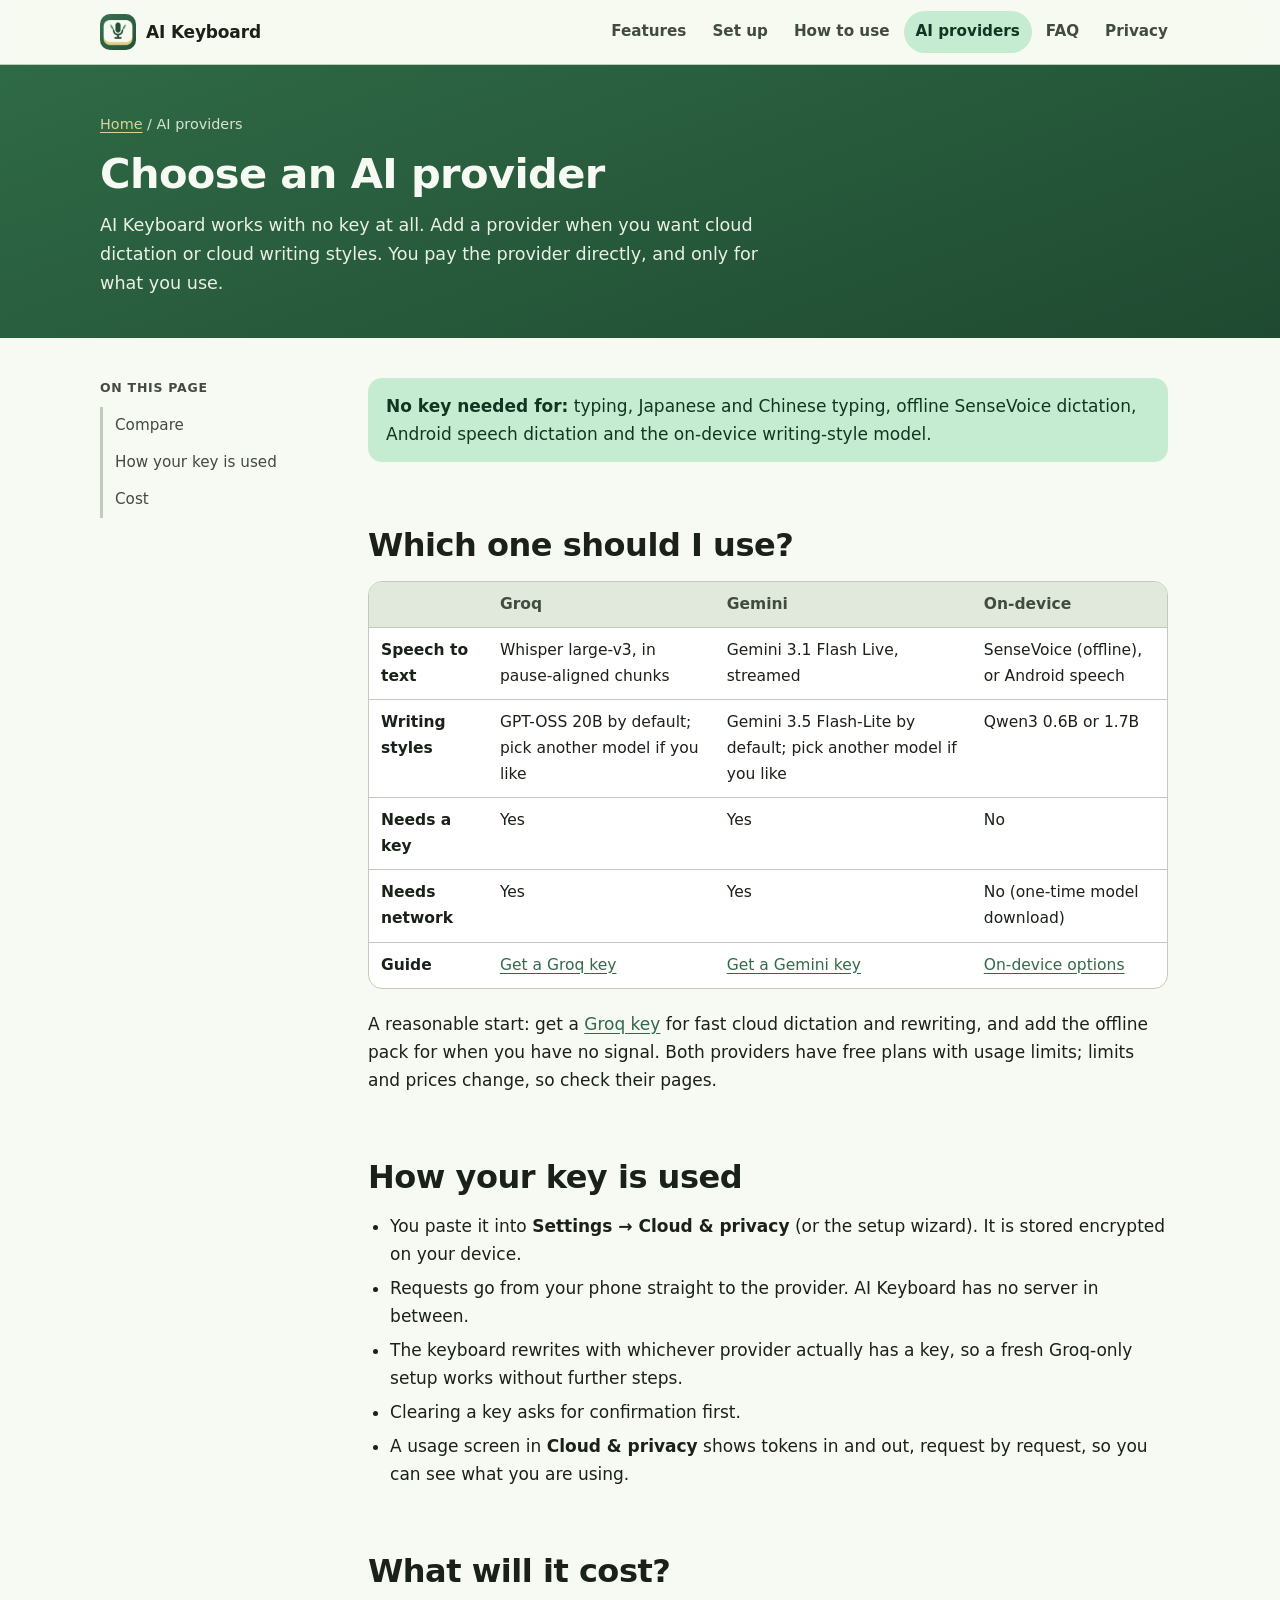
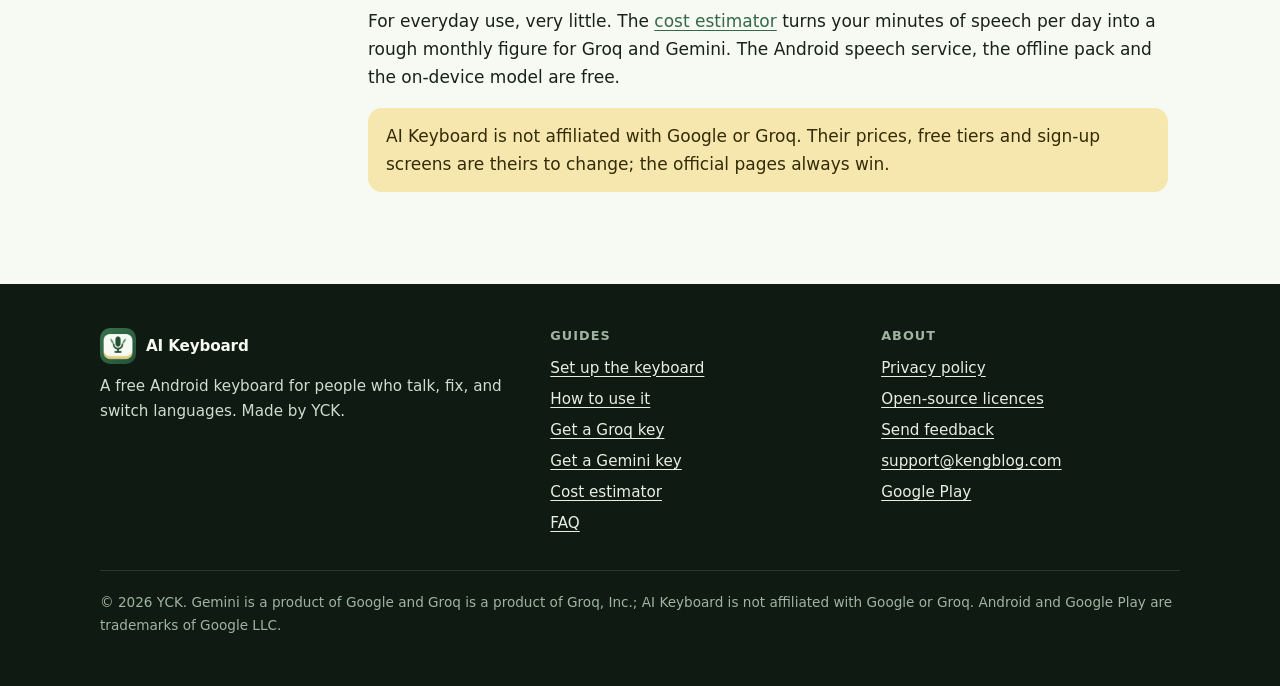
==== api-keys.html @ 3fe6554c "Add AI Keyboard v2.2 GitHub Pages site and kengblog migration notes" ====
<!doctype html>
<html lang="en">
<head>
<meta charset="utf-8">
<meta name="viewport" content="width=device-width, initial-scale=1">
<title>Choose an AI provider — AI Keyboard</title>
<meta name="description" content="Compare Groq, Gemini and on-device options for AI Keyboard, and learn how your own API key is used. No key is needed to start.">
<meta name="color-scheme" content="light dark">
<meta name="theme-color" content="#356849">
<link rel="icon" type="image/png" sizes="32x32" href="assets/img/favicon-32.png">
<link rel="apple-touch-icon" href="assets/img/apple-touch-icon.png">
<meta property="og:type" content="website">
<meta property="og:title" content="Choose an AI provider — AI Keyboard">
<meta property="og:description" content="Compare Groq, Gemini and on-device options for AI Keyboard, and learn how your own API key is used. No key is needed to start.">
<meta property="og:image" content="https://yck2024.github.io/ai-keyboard/assets/img/feature-graphic.png">
<meta property="og:url" content="https://yck2024.github.io/ai-keyboard/api-keys.html">
<meta name="twitter:card" content="summary_large_image">
<link rel="stylesheet" href="assets/css/site.css">
</head>
<body>
<a class="skip-link" href="#main">Skip to content</a>
<header class="site-header">
  <div class="container">
    <a class="brand" href="index.html"><img src="assets/img/icon-192.png" width="36" height="36" alt="">AI Keyboard</a>
    <nav class="site-nav" aria-label="Main">
      <a href="index.html#features">Features</a> <a href="setup.html">Set up</a> <a href="usage.html">How to use</a> <a href="api-keys.html" aria-current="page">AI providers</a> <a href="faq.html">FAQ</a> <a href="privacy.html">Privacy</a>
    </nav>
  </div>
</header>
<main id="main">
<div class="page-head"><div class="container"><p class="crumbs"><a href="index.html">Home</a> / AI providers</p><h1>Choose an AI provider</h1><p>AI Keyboard works with no key at all. Add a provider when you want cloud dictation or cloud writing styles. You pay the provider directly, and only for what you use.</p></div></div>
<div class="page"><div class="container"><div class="layout">
<nav class="toc" aria-label="On this page"><strong>On this page</strong><ol><li><a href="#compare">Compare</a></li><li><a href="#how">How your key is used</a></li><li><a href="#cost">Cost</a></li></ol></nav>
<article>

<div class="callout good"><p><strong>No key needed for:</strong> typing, Japanese and Chinese typing, offline SenseVoice dictation, Android speech dictation and the on-device writing-style model.</p></div>

<h2 id="compare">Which one should I use?</h2>
<div class="table-wrap"><table>
<thead><tr><th></th><th>Groq</th><th>Gemini</th><th>On-device</th></tr></thead>
<tbody>
<tr><td><strong>Speech to text</strong></td><td>Whisper large-v3, in pause-aligned chunks</td><td>Gemini 3.1 Flash Live, streamed</td><td>SenseVoice (offline), or Android speech</td></tr>
<tr><td><strong>Writing styles</strong></td><td>GPT-OSS 20B by default; pick another model if you like</td><td>Gemini 3.5 Flash-Lite by default; pick another model if you like</td><td>Qwen3 0.6B or 1.7B</td></tr>
<tr><td><strong>Needs a key</strong></td><td>Yes</td><td>Yes</td><td>No</td></tr>
<tr><td><strong>Needs network</strong></td><td>Yes</td><td>Yes</td><td>No (one-time model download)</td></tr>
<tr><td><strong>Guide</strong></td><td><a href="groq-api-key.html">Get a Groq key</a></td><td><a href="gemini-api-key.html">Get a Gemini key</a></td><td><a href="usage.html#cloud-or-local">On-device options</a></td></tr>
</tbody></table></div>
<p>A reasonable start: get a <a href="groq-api-key.html">Groq key</a> for fast cloud dictation and rewriting, and add the offline pack for when you have no signal. Both providers have free plans with usage limits; limits and prices change, so check their pages.</p>

<h2 id="how">How your key is used</h2>
<ul>
  <li>You paste it into <strong>Settings → Cloud &amp; privacy</strong> (or the setup wizard). It is stored encrypted on your device.</li>
  <li>Requests go from your phone straight to the provider. AI Keyboard has no server in between.</li>
  <li>The keyboard rewrites with whichever provider actually has a key, so a fresh Groq-only setup works without further steps.</li>
  <li>Clearing a key asks for confirmation first.</li>
  <li>A usage screen in <strong>Cloud &amp; privacy</strong> shows tokens in and out, request by request, so you can see what you are using.</li>
</ul>

<h2 id="cost">What will it cost?</h2>
<p>For everyday use, very little. The <a href="gemini-cost-estimator.html">cost estimator</a> turns your minutes of speech per day into a rough monthly figure for Groq and Gemini. The Android speech service, the offline pack and the on-device model are free.</p>
<div class="callout"><p>AI Keyboard is not affiliated with Google or Groq. Their prices, free tiers and sign-up screens are theirs to change; the official pages always win.</p></div>

</article>
</div></div></div>
</main>
<footer class="site-footer">
  <div class="container">
    <div class="cols">
      <div>
        <a class="brand" href="index.html"><img src="assets/img/icon-192.png" width="36" height="36" alt="">AI Keyboard</a>
        <p>A free Android keyboard for people who talk, fix, and switch languages. Made by YCK.</p>
      </div>
      <div>
        <h2>Guides</h2>
        <ul>
          <li><a href="setup.html">Set up the keyboard</a></li>
          <li><a href="usage.html">How to use it</a></li>
          <li><a href="groq-api-key.html">Get a Groq key</a></li>
          <li><a href="gemini-api-key.html">Get a Gemini key</a></li>
          <li><a href="gemini-cost-estimator.html">Cost estimator</a></li>
          <li><a href="faq.html">FAQ</a></li>
        </ul>
      </div>
      <div>
        <h2>About</h2>
        <ul>
          <li><a href="privacy.html">Privacy policy</a></li>
          <li><a href="licenses.html">Open-source licences</a></li>
          <li><a href="https://forms.gle/EVX64Rimp2fQsJxh8">Send feedback</a></li>
          <li><a href="mailto:support@kengblog.com">support@kengblog.com</a></li>
          <li><a href="https://play.google.com/store/apps/details?id=com.kengblog.aikeyboard">Google Play</a></li>
        </ul>
      </div>
    </div>
    <p class="fine">&copy; 2026 YCK. Gemini is a product of Google and Groq is a product of Groq, Inc.; AI Keyboard is not affiliated with Google or Groq. Android and Google Play are trademarks of Google LLC.</p>
  </div>
</footer>
</body>
</html>
---- assets/css/site.css ----
/* AI Keyboard site — green "Sprout" design.
   Palette comes from the app's ui/theme/Sprout.kt (light and dark schemes). */

:root {
  --primary: #356849;
  --on-primary: #ffffff;
  --primary-container: #c5ecd0;
  --on-primary-container: #123522;
  --secondary-container: #d5e8d4;
  --tertiary: #6f5f22;
  --tertiary-container: #f5e7ad;
  --on-tertiary-container: #342b08;
  --bg: #f7faf2;
  --on-bg: #192119;
  --surface-variant: #e1e9dc;
  --on-surface-variant: #414b40;
  --outline: #717c6f;
  --outline-variant: #c1cbbc;
  --card: #ffffff;
  --hero-from: #2f6a46;
  --hero-to: #1f4a31;
  --hero-text: #f7faf2;
  --hero-accent: #f5e7ad;
  --error: #ba1a1a;
  --error-container: #ffdad6;
  --radius: 24px;
  --radius-sm: 14px;
  --shadow: 0 1px 2px rgba(25, 33, 25, 0.06), 0 6px 20px rgba(25, 33, 25, 0.06);
  --maxw: 1080px;
  --prose: 720px;
}

@media (prefers-color-scheme: dark) {
  :root {
    --primary: #a3d4b1;
    --on-primary: #09391f;
    --primary-container: #244f35;
    --on-primary-container: #c5ecd0;
    --secondary-container: #3b4d3c;
    --tertiary: #d8c986;
    --tertiary-container: #544817;
    --on-tertiary-container: #f5e7ad;
    --bg: #111811;
    --on-bg: #dfe7da;
    --surface-variant: #3e493d;
    --on-surface-variant: #c1cbbc;
    --outline: #8b9787;
    --outline-variant: #414d40;
    --card: #182118;
    --hero-from: #1d3d2a;
    --hero-to: #101b14;
    --error: #ffb4ab;
    --error-container: #93000a;
    --shadow: 0 1px 2px rgba(0, 0, 0, 0.4), 0 6px 20px rgba(0, 0, 0, 0.25);
  }
}

*, *::before, *::after { box-sizing: border-box; }

html { scroll-behavior: smooth; -webkit-text-size-adjust: 100%; }

body {
  margin: 0;
  background: var(--bg);
  color: var(--on-bg);
  font: 400 1.0625rem/1.65 system-ui, -apple-system, "Segoe UI", Roboto, "Noto Sans", "Noto Sans JP", "Noto Sans SC", "Helvetica Neue", Arial, sans-serif;
}

img { max-width: 100%; height: auto; display: block; }

a { color: var(--primary); text-underline-offset: 3px; }
a:hover { text-decoration-thickness: 2px; }

:focus-visible { outline: 3px solid var(--tertiary); outline-offset: 3px; border-radius: 6px; }

h1, h2, h3 { line-height: 1.2; letter-spacing: -0.015em; margin: 0 0 0.5em; }
h1 { font-size: clamp(2rem, 5vw, 3.1rem); font-weight: 800; }
h2 { font-size: clamp(1.5rem, 3.2vw, 2rem); font-weight: 750; }
h3 { font-size: 1.2rem; font-weight: 700; }
p { margin: 0 0 1em; }
ul, ol { margin: 0 0 1em; padding-left: 1.3em; }
li { margin-bottom: 0.35em; }
code, kbd { font: 0.92em ui-monospace, SFMono-Regular, Menlo, Consolas, monospace; background: var(--surface-variant); padding: 0.1em 0.4em; border-radius: 6px; }
kbd { border: 1px solid var(--outline-variant); }

.container { width: min(100% - 32px, var(--maxw)); margin-inline: auto; }
.prose { max-width: var(--prose); }

.skip-link {
  position: absolute; left: 12px; top: -60px; z-index: 100;
  background: var(--primary); color: var(--on-primary); padding: 10px 16px; border-radius: 10px;
}
.skip-link:focus { top: 12px; }

/* ---------- header ---------- */
.site-header {
  position: sticky; top: 0; z-index: 50;
  background: color-mix(in srgb, var(--bg) 88%, transparent);
  backdrop-filter: saturate(1.4) blur(10px);
  -webkit-backdrop-filter: saturate(1.4) blur(10px);
  border-bottom: 1px solid var(--outline-variant);
}
.site-header .container { display: flex; align-items: center; gap: 16px; min-height: 64px; }
.brand { display: inline-flex; align-items: center; gap: 10px; font-weight: 800; letter-spacing: -0.01em; color: var(--on-bg); text-decoration: none; white-space: nowrap; }
.brand img { width: 36px; height: 36px; border-radius: 10px; }
.site-nav { margin-left: auto; display: flex; gap: 2px; align-items: center; overflow-x: auto; scrollbar-width: none; }
.site-nav::-webkit-scrollbar { display: none; }
.site-nav a {
  color: var(--on-surface-variant); text-decoration: none; font-weight: 600; font-size: 0.95rem;
  padding: 8px 12px; border-radius: 999px; white-space: nowrap;
}
.site-nav a:hover { background: var(--surface-variant); }
.site-nav a[aria-current="page"] { background: var(--primary-container); color: var(--on-primary-container); }

@media (max-width: 760px) {
  .site-header .container { flex-wrap: wrap; row-gap: 0; padding-block: 8px 4px; }
  .site-nav { width: 100%; margin-left: 0; padding-bottom: 6px; flex-wrap: wrap; overflow-x: visible; }
  .site-header { position: static; }
}

/* ---------- buttons ---------- */
.btn {
  display: inline-flex; align-items: center; justify-content: center; gap: 8px;
  min-height: 48px; padding: 0 22px; border-radius: 999px; border: 2px solid transparent;
  font: 700 1rem/1 inherit; text-decoration: none; cursor: pointer;
  background: var(--primary); color: var(--on-primary);
}
.btn:hover { filter: brightness(1.08); }
.btn-soft { background: var(--primary-container); color: var(--on-primary-container); }
.btn-ghost { background: transparent; color: inherit; border-color: currentColor; }
.btn-butter { background: var(--hero-accent); color: #342b08; }
.btn-row { display: flex; flex-wrap: wrap; gap: 12px; }

/* ---------- hero ---------- */
.hero {
  background: radial-gradient(900px 420px at 85% 20%, rgba(245, 231, 173, 0.14), transparent 70%),
              linear-gradient(160deg, var(--hero-from), var(--hero-to));
  color: var(--hero-text);
  overflow: hidden;
}
.hero .container { display: grid; grid-template-columns: 1.15fr 0.85fr; gap: 40px; align-items: center; padding-block: 64px 0; }
.hero-copy { padding-bottom: 64px; }
.hero .eyebrow { color: var(--hero-accent); font-weight: 700; letter-spacing: 0.08em; text-transform: uppercase; font-size: 0.82rem; margin-bottom: 14px; }
.hero h1 { color: var(--hero-text); }
.hero h1 span { color: var(--hero-accent); font-weight: 300; display: block; }
.hero .lead { font-size: 1.2rem; max-width: 34ch; opacity: 0.95; }
.hero .btn-ghost { color: var(--hero-text); }
.hero .note { font-size: 0.9rem; opacity: 0.8; margin-top: 16px; }
.hero-phones { display: flex; justify-content: center; align-items: flex-end; gap: 18px; align-self: end; }
.hero-phones .phone { width: min(46%, 250px); }
.hero-phones .phone:first-child { margin-bottom: 36px; }
@media (max-width: 860px) {
  .hero .container { grid-template-columns: 1fr; padding-block: 44px 0; gap: 8px; }
  .hero-copy { padding-bottom: 28px; }
  .hero-phones { align-self: center; }
  .hero-phones .phone { width: min(42%, 190px); }
}

/* ---------- phone frame ---------- */
.phone { margin: 0; }
.phone-frame {
  border-radius: 28px; padding: 6px; background: #1a211a;
  box-shadow: 0 18px 40px rgba(0, 0, 0, 0.28);
}
.phone-frame img { border-radius: 22px; width: 100%; aspect-ratio: 9 / 16; object-fit: cover; background: #f7faf2; }
.phone figcaption { margin-top: 10px; font-size: 0.9rem; color: var(--on-surface-variant); text-align: center; }
.hero .phone-frame { border-bottom-left-radius: 0; border-bottom-right-radius: 0; padding-bottom: 0; }
.hero .phone-frame img { border-bottom-left-radius: 0; border-bottom-right-radius: 0; aspect-ratio: 9 / 14; object-position: top; }

/* ---------- sections ---------- */
section { padding-block: 64px; }
.section-head { max-width: var(--prose); margin-bottom: 32px; }
.section-head p { color: var(--on-surface-variant); font-size: 1.1rem; }
.tint { background: var(--surface-variant); background: color-mix(in srgb, var(--primary-container) 38%, var(--bg)); }

.feature { display: grid; grid-template-columns: 1fr 260px; gap: 48px; align-items: center; padding-block: 40px; }
.feature:nth-child(even) { grid-template-columns: 260px 1fr; }
.feature:nth-child(even) .phone { order: -1; }
.feature .tag { display: inline-block; background: var(--tertiary-container); color: var(--on-tertiary-container); font-weight: 700; font-size: 0.8rem; letter-spacing: 0.04em; text-transform: uppercase; padding: 4px 12px; border-radius: 999px; margin-bottom: 12px; }
.feature .phone { justify-self: center; width: 100%; max-width: 260px; }
.feature .phone-frame { box-shadow: var(--shadow); }
@media (max-width: 760px) {
  .feature, .feature:nth-child(even) { grid-template-columns: 1fr; gap: 20px; padding-block: 28px; }
  .feature .phone, .feature:nth-child(even) .phone { order: 2; max-width: 240px; }
}

.cards { display: grid; grid-template-columns: repeat(auto-fit, minmax(250px, 1fr)); gap: 18px; }
.card {
  background: var(--card); border: 1px solid var(--outline-variant); border-radius: var(--radius);
  padding: 24px; box-shadow: var(--shadow);
}
.card h3 { margin-bottom: 0.4em; }
.card p:last-child, .card ul:last-child { margin-bottom: 0; }
.card .icon { width: 44px; height: 44px; border-radius: 14px; background: var(--primary-container); color: var(--on-primary-container); display: grid; place-items: center; margin-bottom: 14px; font-size: 1.3rem; }
a.card { display: block; color: inherit; text-decoration: none; }
a.card:hover { border-color: var(--primary); transform: translateY(-2px); }
a.card { transition: transform 0.15s, border-color 0.15s; }
@media (prefers-reduced-motion: reduce) { a.card { transition: none; } a.card:hover { transform: none; } html { scroll-behavior: auto; } }

.chips { display: flex; flex-wrap: wrap; gap: 8px; margin: 0 0 1em; padding: 0; list-style: none; }
.chips li { margin: 0; background: var(--secondary-container); color: var(--on-primary-container); padding: 6px 14px; border-radius: 999px; font-weight: 600; font-size: 0.92rem; }

.privacy-strip { background: var(--primary); color: var(--on-primary); border-radius: var(--radius); padding: 32px; display: grid; grid-template-columns: 1.2fr 1fr; gap: 28px; align-items: center; }
.privacy-strip h2 { color: inherit; }
.privacy-strip a { color: inherit; }
.privacy-strip ul { margin: 0; }
@media (max-width: 760px) { .privacy-strip { grid-template-columns: 1fr; padding: 24px; } }

.cta { text-align: center; }
.cta .btn-row { justify-content: center; }

/* ---------- inner pages ---------- */
.page-head { background: linear-gradient(160deg, var(--hero-from), var(--hero-to)); color: var(--hero-text); padding-block: 48px 40px; }
.page-head h1 { color: var(--hero-text); font-size: clamp(1.8rem, 4.2vw, 2.6rem); margin-bottom: 0.3em; }
.page-head p { max-width: 60ch; margin: 0; opacity: 0.94; font-size: 1.1rem; }
.page-head .crumbs { font-size: 0.9rem; margin-bottom: 12px; opacity: 0.85; }
.page-head .crumbs a { color: var(--hero-accent); }

.page { padding-block: 40px 72px; }
.page .layout { display: grid; grid-template-columns: 220px minmax(0, 1fr); gap: 48px; }
.toc { position: sticky; top: 84px; align-self: start; font-size: 0.95rem; }
.toc strong { display: block; margin-bottom: 8px; color: var(--on-surface-variant); text-transform: uppercase; letter-spacing: 0.06em; font-size: 0.78rem; }
.toc ol, .toc ul { list-style: none; padding: 0; margin: 0; }
.toc li { margin: 0; }
.toc a { display: block; padding: 6px 12px; border-left: 3px solid var(--outline-variant); color: var(--on-surface-variant); text-decoration: none; }
.toc a:hover { color: var(--primary); border-left-color: var(--primary); }
@media (max-width: 860px) {
  .page .layout { grid-template-columns: 1fr; gap: 20px; }
  .toc { position: static; background: var(--card); border: 1px solid var(--outline-variant); border-radius: var(--radius-sm); padding: 14px 16px; }
  .toc ol, .toc ul { display: flex; flex-wrap: wrap; gap: 4px 10px; }
  .toc a { border-left: 0; padding: 4px 10px; background: var(--surface-variant); border-radius: 999px; }
}
.page article { max-width: 800px; min-width: 0; }
.page article h2 { margin-top: 1.8em; padding-top: 0.2em; scroll-margin-top: 90px; }
.page article h2:first-child { margin-top: 0; }
.page article h3 { margin-top: 1.4em; scroll-margin-top: 90px; }

.callout { background: var(--tertiary-container); color: var(--on-tertiary-container); border-radius: var(--radius-sm); padding: 14px 18px; margin: 0 0 1.2em; }
.callout.good { background: var(--primary-container); color: var(--on-primary-container); }
.callout.warn { background: var(--error-container); color: var(--on-bg); }
.callout p:last-child { margin-bottom: 0; }

.steps { counter-reset: step; list-style: none; padding: 0; margin: 0 0 1.4em; }
.steps > li { counter-increment: step; position: relative; padding: 4px 0 4px 54px; margin-bottom: 18px; min-height: 40px; }
.steps > li::before {
  content: counter(step); position: absolute; left: 0; top: 2px; width: 38px; height: 38px; border-radius: 50%;
  background: var(--primary); color: var(--on-primary); font-weight: 800; display: grid; place-items: center;
}
.steps > li > strong:first-child { display: block; font-size: 1.08rem; }

table { width: 100%; border-collapse: collapse; margin: 0 0 1.4em; font-size: 0.97rem; }
th, td { text-align: left; padding: 10px 12px; border-bottom: 1px solid var(--outline-variant); vertical-align: top; }
th { background: var(--surface-variant); color: var(--on-surface-variant); font-weight: 700; }
.table-wrap { overflow-x: auto; margin-bottom: 1.2em; border: 1px solid var(--outline-variant); border-radius: var(--radius-sm); background: var(--card); }
.table-wrap table { margin: 0; min-width: 540px; }
.table-wrap tr:last-child td { border-bottom: 0; }

details { background: var(--card); border: 1px solid var(--outline-variant); border-radius: var(--radius-sm); margin-bottom: 10px; }
details summary { cursor: pointer; padding: 16px 20px; font-weight: 700; list-style: none; display: flex; justify-content: space-between; gap: 12px; align-items: center; }
details summary::-webkit-details-marker { display: none; }
details summary::after { content: "+"; font-size: 1.4rem; line-height: 1; color: var(--primary); flex: none; }
details[open] summary::after { content: "–"; }
details > :not(summary) { padding-inline: 20px; }
details > :last-child { padding-bottom: 6px; }
details[open] summary { padding-bottom: 8px; }

/* ---------- estimator ---------- */
.estimator { display: grid; gap: 18px; }
.field { display: grid; gap: 6px; }
.field label, .field legend { font-weight: 700; }
.field .hint { color: var(--on-surface-variant); font-size: 0.9rem; }
.field input[type="number"], .field select {
  min-height: 46px; border-radius: 12px; border: 1.5px solid var(--outline); background: var(--card); color: var(--on-bg);
  padding: 0 12px; font: inherit; width: 100%; max-width: 280px;
}
.field input[type="range"] { width: 100%; max-width: 420px; accent-color: var(--primary); min-height: 36px; }
fieldset.field { border: 0; padding: 0; margin: 0; }
.seg { display: flex; flex-wrap: wrap; gap: 8px; }
.seg label { font-weight: 600; display: inline-flex; align-items: center; gap: 8px; border: 1.5px solid var(--outline); border-radius: 999px; padding: 10px 16px; cursor: pointer; min-height: 44px; }
.seg input { accent-color: var(--primary); }
.seg label:has(input:checked) { background: var(--primary-container); border-color: var(--primary); color: var(--on-primary-container); }
.result { background: var(--primary); color: var(--on-primary); border-radius: var(--radius); padding: 24px; }
.result .big { font-size: clamp(2rem, 6vw, 2.8rem); font-weight: 800; letter-spacing: -0.02em; line-height: 1.1; }
.result .sub { opacity: 0.9; font-size: 0.95rem; }
.result dl { display: grid; grid-template-columns: 1fr auto; gap: 6px 16px; margin: 18px 0 0; }
.result dt { opacity: 0.9; }
.result dd { margin: 0; font-weight: 700; text-align: right; }

/* ---------- footer ---------- */
.site-footer { background: #0f1a13; color: #cfdcd0; padding-block: 44px 36px; font-size: 0.95rem; }
.site-footer a { color: #e6efe2; }
.site-footer .cols { display: grid; grid-template-columns: 1.4fr 1fr 1fr; gap: 32px; }
.site-footer h2 { font-size: 0.8rem; text-transform: uppercase; letter-spacing: 0.08em; color: #9fb4a2; margin-bottom: 12px; }
.site-footer ul { list-style: none; padding: 0; margin: 0; }
.site-footer li { margin-bottom: 6px; }
.site-footer .fine { margin-top: 28px; padding-top: 20px; border-top: 1px solid rgba(255, 255, 255, 0.12); font-size: 0.85rem; color: #9fb4a2; }
.site-footer .brand { color: #f7faf2; margin-bottom: 10px; }
@media (max-width: 760px) { .site-footer .cols { grid-template-columns: 1fr; gap: 22px; } }

/* paired phones inside a feature */
.phones { display: grid; grid-template-columns: 1fr 1fr; gap: 16px; justify-self: center; width: 100%; max-width: 440px; }
.feature.pair { grid-template-columns: 1fr 440px; }
.feature.pair:nth-child(even) { grid-template-columns: 440px 1fr; }
.feature.pair:nth-child(even) .phones { order: -1; }
.feature.pair .phones .phone { max-width: none; }
@media (max-width: 860px) {
  .feature.pair, .feature.pair:nth-child(even) { grid-template-columns: 1fr; }
  .feature.pair .phones, .feature.pair:nth-child(even) .phones { order: 2; max-width: 400px; }
}

.badge-list { display: flex; flex-wrap: wrap; gap: 8px 16px; padding: 0; list-style: none; margin: 0 0 1em; color: var(--on-surface-variant); font-size: 0.95rem; }
.badge-list li { margin: 0; }
.meta { color: var(--on-surface-variant); font-size: 0.92rem; }
.placeholder-note { font-size: 0.85rem; }
.layout-single { display: block; }
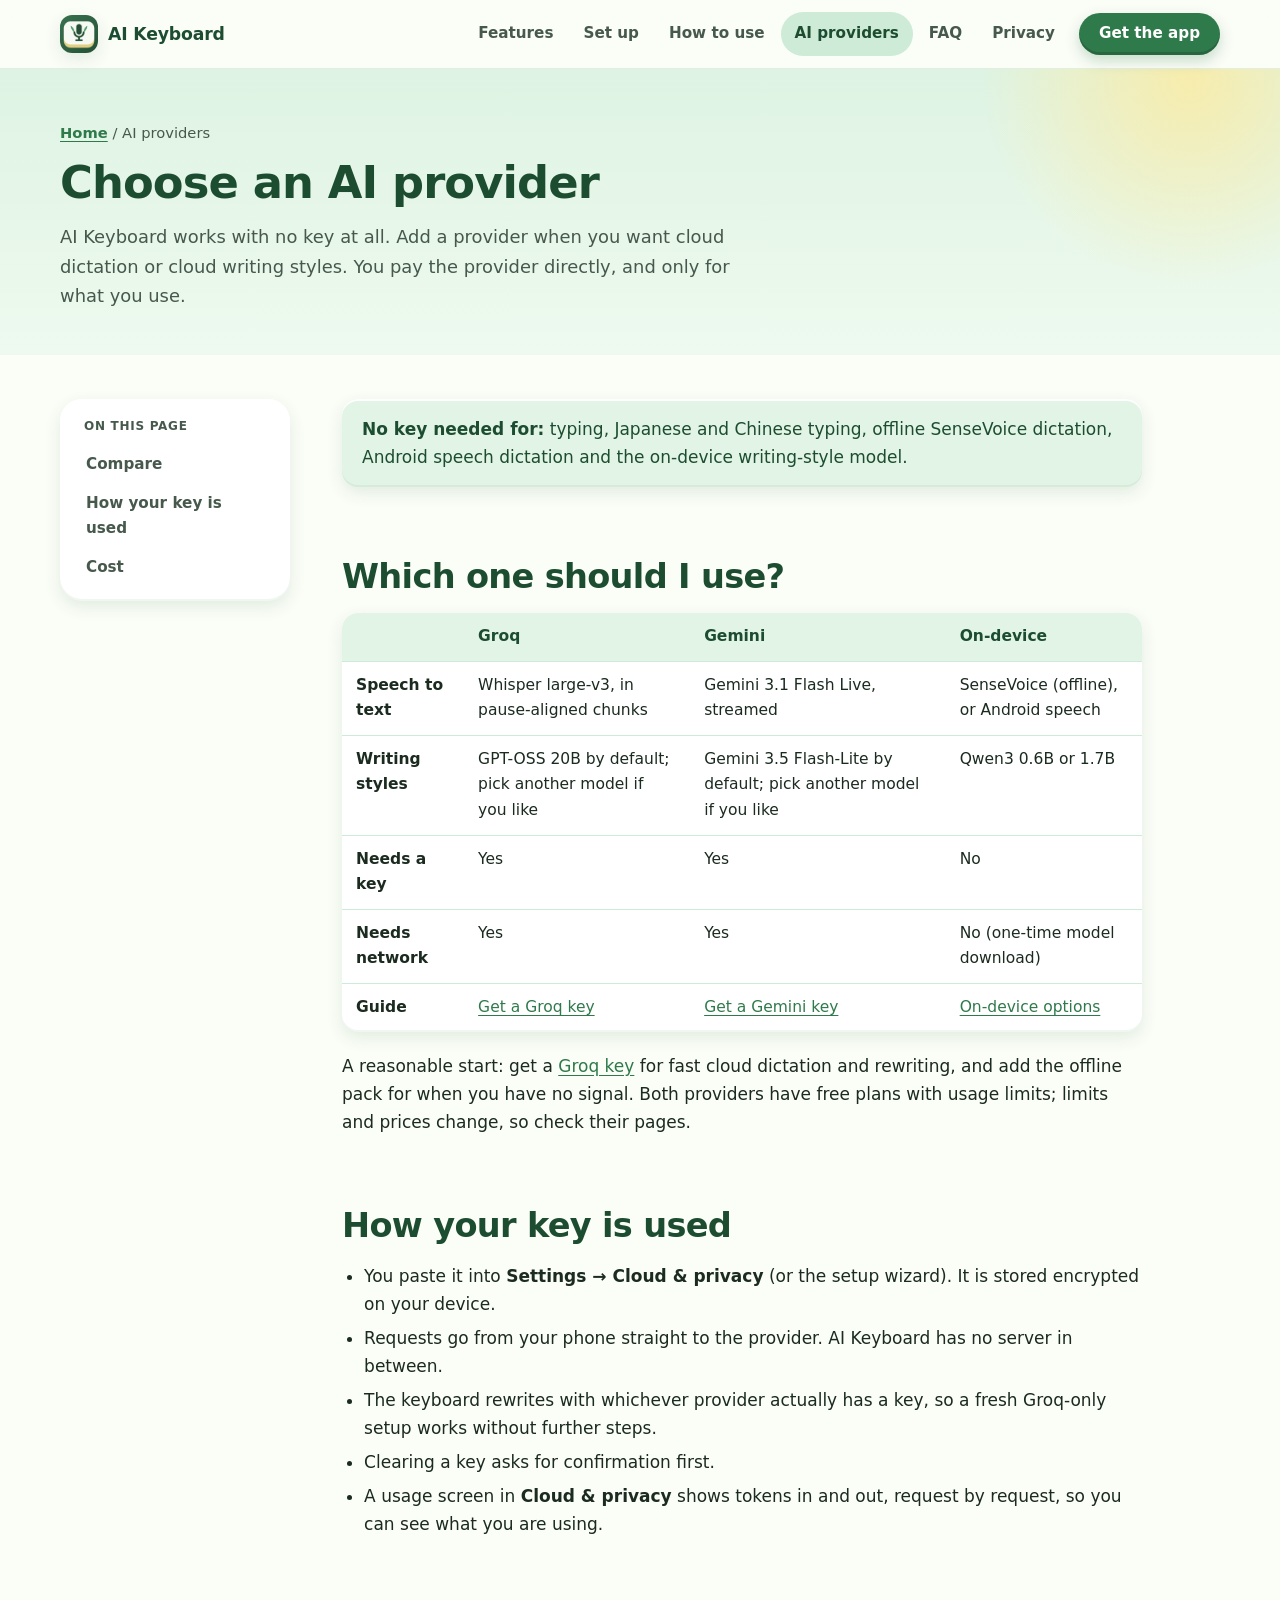
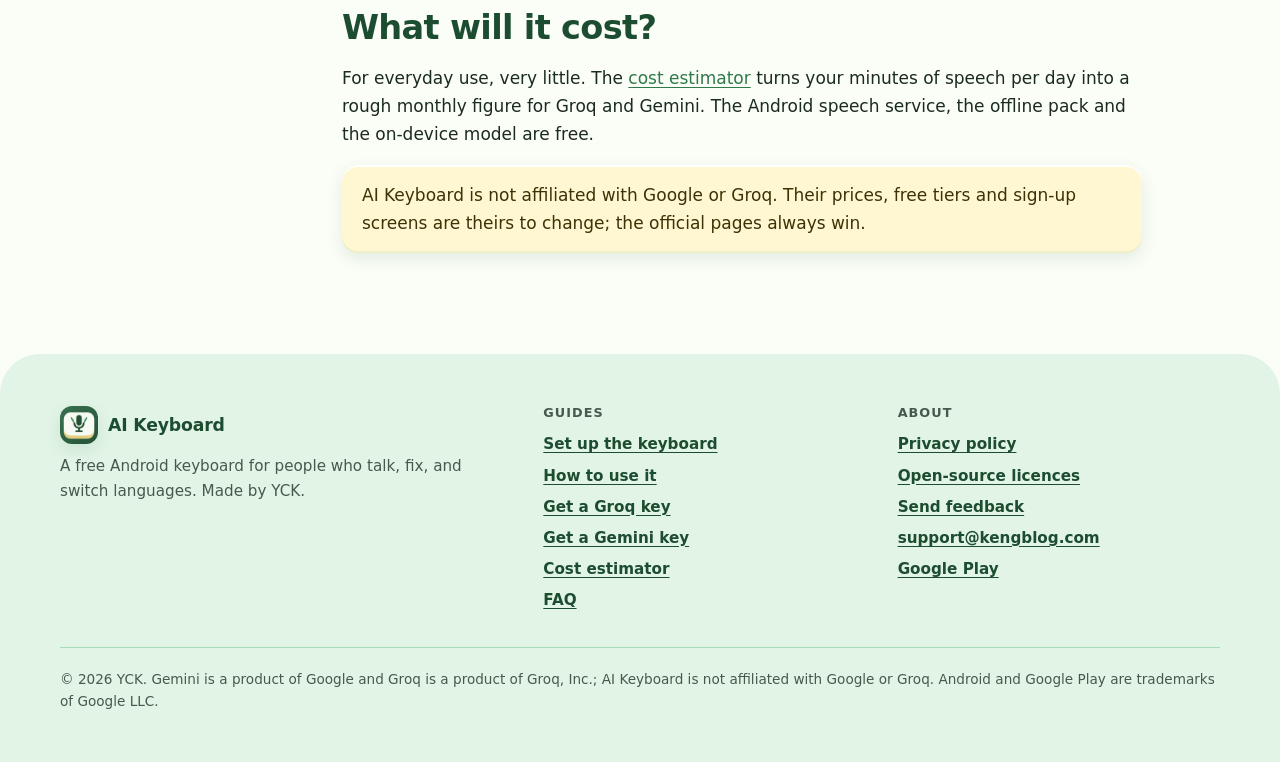
==== commit 218b9895: "Light cheerful redesign, modern desktop layout, Google Analytics, website privacy section" ====
--- a/api-keys.html
+++ b/api-keys.html
@@ -1,6 +1,17 @@
 <!doctype html>
 <html lang="en">
 <head>
+<!-- Google tag (gtag.js) -->
+<script async src="https://www.googletagmanager.com/gtag/js?id=G-QLFWNZWDSS"></script>
+<script>
+  window.dataLayer = window.dataLayer || [];
+  function gtag(){dataLayer.push(arguments);}
+  gtag('js', new Date());
+
+  gtag('config', 'G-QLFWNZWDSS', { content_group: 'ai-keyboard' });
+</script>
+<script defer src="https://yck2024.github.io/oai-html/assets/analytics.js"></script>
+<script>document.documentElement.classList.add('js');</script>
 <meta charset="utf-8">
 <meta name="viewport" content="width=device-width, initial-scale=1">
 <title>Choose an AI provider — AI Keyboard</title>
@@ -23,7 +34,7 @@
   <div class="container">
     <a class="brand" href="index.html"><img src="assets/img/icon-192.png" width="36" height="36" alt="">AI Keyboard</a>
     <nav class="site-nav" aria-label="Main">
-      <a href="index.html#features">Features</a> <a href="setup.html">Set up</a> <a href="usage.html">How to use</a> <a href="api-keys.html" aria-current="page">AI providers</a> <a href="faq.html">FAQ</a> <a href="privacy.html">Privacy</a>
+      <a href="index.html#features">Features</a> <a href="setup.html">Set up</a> <a href="usage.html">How to use</a> <a href="api-keys.html" aria-current="page">AI providers</a> <a href="faq.html">FAQ</a> <a href="privacy.html">Privacy</a> <a class="header-cta" href="https://play.google.com/store/apps/details?id=com.kengblog.aikeyboard">Get the app</a>
     </nav>
   </div>
 </header>
@@ -95,5 +106,6 @@
     <p class="fine">&copy; 2026 YCK. Gemini is a product of Google and Groq is a product of Groq, Inc.; AI Keyboard is not affiliated with Google or Groq. Android and Google Play are trademarks of Google LLC.</p>
   </div>
 </footer>
+<script src="assets/js/site.js" defer></script>
 </body>
 </html>
--- a/assets/css/site.css
+++ b/assets/css/site.css
@@ -1,315 +1,340 @@
-/* AI Keyboard site — green "Sprout" design.
-   Palette comes from the app's ui/theme/Sprout.kt (light and dark schemes). */
+/* AI Keyboard site: light, friendly "Sprout" look.
+   Mint and leaf greens with a butter accent; the greens come from the app's Sprout.kt palette,
+   lifted to a light, cheerful surface. Light only, so contrast is the same for everyone. */
 
 :root {
-  --primary: #356849;
-  --on-primary: #ffffff;
-  --primary-container: #c5ecd0;
-  --on-primary-container: #123522;
-  --secondary-container: #d5e8d4;
-  --tertiary: #6f5f22;
-  --tertiary-container: #f5e7ad;
-  --on-tertiary-container: #342b08;
-  --bg: #f7faf2;
-  --on-bg: #192119;
-  --surface-variant: #e1e9dc;
-  --on-surface-variant: #414b40;
-  --outline: #717c6f;
-  --outline-variant: #c1cbbc;
+  --leaf: #2f7a4b;            /* primary: buttons, links (5.4:1 on white) */
+  --leaf-deep: #1d4d31;       /* headings, strong text */
+  --on-leaf: #ffffff;
+  --mint-50: #f1faf2;
+  --mint-100: #e2f4e6;
+  --mint-200: #cdebd6;
+  --mint-300: #a8d9b8;
+  --butter-100: #fff7d1;
+  --butter-200: #fbeba3;
+  --butter-300: #f5dc73;
+  --on-butter: #3d3205;
+  --bg: #fbfdf7;
   --card: #ffffff;
-  --hero-from: #2f6a46;
-  --hero-to: #1f4a31;
-  --hero-text: #f7faf2;
-  --hero-accent: #f5e7ad;
-  --error: #ba1a1a;
-  --error-container: #ffdad6;
-  --radius: 24px;
-  --radius-sm: 14px;
-  --shadow: 0 1px 2px rgba(25, 33, 25, 0.06), 0 6px 20px rgba(25, 33, 25, 0.06);
-  --maxw: 1080px;
+  --ink: #1b2b20;
+  --ink-soft: #46594c;        /* 7:1 on white */
+  --outline: #c7d9cb;
+  --error-bg: #ffe3df;
+  --radius: 28px;
+  --radius-sm: 16px;
+  --clay: 0 2px 0 rgba(255, 255, 255, 0.95) inset, 0 -3px 0 rgba(47, 122, 75, 0.07) inset, 0 12px 28px rgba(47, 122, 75, 0.13);
+  --clay-sm: 0 2px 0 rgba(255, 255, 255, 0.95) inset, 0 -2px 0 rgba(47, 122, 75, 0.07) inset, 0 6px 16px rgba(47, 122, 75, 0.12);
+  --maxw: 1160px;
   --prose: 720px;
-}
-
-@media (prefers-color-scheme: dark) {
-  :root {
-    --primary: #a3d4b1;
-    --on-primary: #09391f;
-    --primary-container: #244f35;
-    --on-primary-container: #c5ecd0;
-    --secondary-container: #3b4d3c;
-    --tertiary: #d8c986;
-    --tertiary-container: #544817;
-    --on-tertiary-container: #f5e7ad;
-    --bg: #111811;
-    --on-bg: #dfe7da;
-    --surface-variant: #3e493d;
-    --on-surface-variant: #c1cbbc;
-    --outline: #8b9787;
-    --outline-variant: #414d40;
-    --card: #182118;
-    --hero-from: #1d3d2a;
-    --hero-to: #101b14;
-    --error: #ffb4ab;
-    --error-container: #93000a;
-    --shadow: 0 1px 2px rgba(0, 0, 0, 0.4), 0 6px 20px rgba(0, 0, 0, 0.25);
-  }
+  --font: ui-rounded, "SF Pro Rounded", "Nunito", "Varela Round", system-ui, -apple-system, "Segoe UI", Roboto, "Noto Sans", "Noto Sans JP", "Noto Sans SC", "Helvetica Neue", Arial, sans-serif;
 }
 
 *, *::before, *::after { box-sizing: border-box; }
-
-html { scroll-behavior: smooth; -webkit-text-size-adjust: 100%; }
+html { scroll-behavior: smooth; -webkit-text-size-adjust: 100%; color-scheme: light; }
 
 body {
-  margin: 0;
-  background: var(--bg);
-  color: var(--on-bg);
-  font: 400 1.0625rem/1.65 system-ui, -apple-system, "Segoe UI", Roboto, "Noto Sans", "Noto Sans JP", "Noto Sans SC", "Helvetica Neue", Arial, sans-serif;
+  margin: 0; background: var(--bg); color: var(--ink);
+  font: 400 1.0625rem/1.65 var(--font);
+  overflow-x: hidden;
 }
 
 img { max-width: 100%; height: auto; display: block; }
-
-a { color: var(--primary); text-underline-offset: 3px; }
+a { color: var(--leaf); text-underline-offset: 3px; }
 a:hover { text-decoration-thickness: 2px; }
-
-:focus-visible { outline: 3px solid var(--tertiary); outline-offset: 3px; border-radius: 6px; }
-
-h1, h2, h3 { line-height: 1.2; letter-spacing: -0.015em; margin: 0 0 0.5em; }
-h1 { font-size: clamp(2rem, 5vw, 3.1rem); font-weight: 800; }
-h2 { font-size: clamp(1.5rem, 3.2vw, 2rem); font-weight: 750; }
-h3 { font-size: 1.2rem; font-weight: 700; }
+:focus-visible { outline: 3px solid #b88a00; outline-offset: 3px; border-radius: 8px; }
+
+h1, h2, h3 { line-height: 1.15; letter-spacing: -0.02em; margin: 0 0 0.5em; color: var(--leaf-deep); }
+h1 { font-size: clamp(2.1rem, 5vw, 3.2rem); font-weight: 800; }
+h2 { font-size: clamp(1.55rem, 3.2vw, 2.1rem); font-weight: 800; }
+h3 { font-size: 1.2rem; font-weight: 750; }
 p { margin: 0 0 1em; }
 ul, ol { margin: 0 0 1em; padding-left: 1.3em; }
 li { margin-bottom: 0.35em; }
-code, kbd { font: 0.92em ui-monospace, SFMono-Regular, Menlo, Consolas, monospace; background: var(--surface-variant); padding: 0.1em 0.4em; border-radius: 6px; }
-kbd { border: 1px solid var(--outline-variant); }
+code, kbd { font: 0.9em ui-monospace, SFMono-Regular, Menlo, Consolas, monospace; background: var(--mint-100); color: var(--leaf-deep); padding: 0.1em 0.45em; border-radius: 8px; }
 
 .container { width: min(100% - 32px, var(--maxw)); margin-inline: auto; }
-.prose { max-width: var(--prose); }
-
-.skip-link {
-  position: absolute; left: 12px; top: -60px; z-index: 100;
-  background: var(--primary); color: var(--on-primary); padding: 10px 16px; border-radius: 10px;
-}
+.skip-link { position: absolute; left: 12px; top: -60px; z-index: 100; background: var(--leaf); color: var(--on-leaf); padding: 10px 16px; border-radius: 12px; }
 .skip-link:focus { top: 12px; }
 
 /* ---------- header ---------- */
-.site-header {
-  position: sticky; top: 0; z-index: 50;
-  background: color-mix(in srgb, var(--bg) 88%, transparent);
-  backdrop-filter: saturate(1.4) blur(10px);
-  -webkit-backdrop-filter: saturate(1.4) blur(10px);
-  border-bottom: 1px solid var(--outline-variant);
-}
-.site-header .container { display: flex; align-items: center; gap: 16px; min-height: 64px; }
-.brand { display: inline-flex; align-items: center; gap: 10px; font-weight: 800; letter-spacing: -0.01em; color: var(--on-bg); text-decoration: none; white-space: nowrap; }
-.brand img { width: 36px; height: 36px; border-radius: 10px; }
-.site-nav { margin-left: auto; display: flex; gap: 2px; align-items: center; overflow-x: auto; scrollbar-width: none; }
-.site-nav::-webkit-scrollbar { display: none; }
-.site-nav a {
-  color: var(--on-surface-variant); text-decoration: none; font-weight: 600; font-size: 0.95rem;
-  padding: 8px 12px; border-radius: 999px; white-space: nowrap;
-}
-.site-nav a:hover { background: var(--surface-variant); }
-.site-nav a[aria-current="page"] { background: var(--primary-container); color: var(--on-primary-container); }
-
+.site-header { position: sticky; top: 0; z-index: 50; background: rgba(251, 253, 247, 0.86); backdrop-filter: saturate(1.5) blur(12px); -webkit-backdrop-filter: saturate(1.5) blur(12px); border-bottom: 1px solid rgba(47, 122, 75, 0.12); }
+.site-header .container { display: flex; align-items: center; gap: 16px; min-height: 68px; }
+.brand { display: inline-flex; align-items: center; gap: 10px; font-weight: 800; letter-spacing: -0.01em; color: var(--leaf-deep); text-decoration: none; white-space: nowrap; font-size: 1.08rem; }
+.brand img { width: 38px; height: 38px; border-radius: 12px; box-shadow: var(--clay-sm); }
+.site-nav { margin-left: auto; display: flex; gap: 2px; align-items: center; }
+.site-nav a { color: var(--ink-soft); text-decoration: none; font-weight: 700; font-size: 0.95rem; padding: 9px 14px; border-radius: 999px; white-space: nowrap; transition: background 0.15s, color 0.15s; }
+.site-nav a:hover { background: var(--mint-100); color: var(--leaf-deep); }
+.site-nav a[aria-current="page"] { background: var(--mint-200); color: var(--leaf-deep); }
+.site-nav a.header-cta { display: none; }
+@media (min-width: 861px) {
+  .site-nav a.header-cta { display: inline-flex; align-items: center; min-height: 42px; padding: 0 20px; margin-left: 8px; background: var(--leaf); color: var(--on-leaf); box-shadow: 0 -3px 0 rgba(0, 0, 0, 0.16) inset, 0 6px 14px rgba(47, 122, 75, 0.25); }
+  .site-nav a.header-cta:hover { background: var(--leaf); filter: brightness(1.06); color: var(--on-leaf); }
+}
 @media (max-width: 760px) {
   .site-header .container { flex-wrap: wrap; row-gap: 0; padding-block: 8px 4px; }
-  .site-nav { width: 100%; margin-left: 0; padding-bottom: 6px; flex-wrap: wrap; overflow-x: visible; }
+  .site-nav { width: 100%; margin-left: 0; padding-bottom: 6px; flex-wrap: wrap; }
   .site-header { position: static; }
 }
 
 /* ---------- buttons ---------- */
 .btn {
-  display: inline-flex; align-items: center; justify-content: center; gap: 8px;
-  min-height: 48px; padding: 0 22px; border-radius: 999px; border: 2px solid transparent;
-  font: 700 1rem/1 inherit; text-decoration: none; cursor: pointer;
-  background: var(--primary); color: var(--on-primary);
-}
-.btn:hover { filter: brightness(1.08); }
-.btn-soft { background: var(--primary-container); color: var(--on-primary-container); }
-.btn-ghost { background: transparent; color: inherit; border-color: currentColor; }
-.btn-butter { background: var(--hero-accent); color: #342b08; }
+  display: inline-flex; align-items: center; justify-content: center; gap: 8px; min-height: 52px; padding: 0 26px; border-radius: 999px;
+  border: 0; font: 800 1rem/1 var(--font); text-decoration: none; cursor: pointer;
+  background: var(--leaf); color: var(--on-leaf);
+  box-shadow: 0 -3px 0 rgba(0, 0, 0, 0.16) inset, 0 8px 18px rgba(47, 122, 75, 0.28);
+  transition: transform 0.15s ease, box-shadow 0.15s ease, filter 0.15s;
+}
+.btn:hover { transform: translateY(-2px); filter: brightness(1.05); }
+.btn:active { transform: translateY(1px); box-shadow: 0 -1px 0 rgba(0, 0, 0, 0.16) inset, 0 3px 8px rgba(47, 122, 75, 0.25); }
+.btn-soft { background: var(--mint-200); color: var(--leaf-deep); box-shadow: 0 -3px 0 rgba(47, 122, 75, 0.14) inset, 0 6px 14px rgba(47, 122, 75, 0.12); }
+.btn-ghost { background: #fff; color: var(--leaf-deep); box-shadow: 0 0 0 2px var(--mint-300) inset, 0 6px 14px rgba(47, 122, 75, 0.08); }
+.btn-butter { background: var(--butter-200); color: var(--on-butter); box-shadow: 0 -3px 0 rgba(120, 90, 0, 0.18) inset, 0 8px 18px rgba(184, 138, 0, 0.25); }
 .btn-row { display: flex; flex-wrap: wrap; gap: 12px; }
+.btn svg { width: 20px; height: 20px; flex: none; }
 
 /* ---------- hero ---------- */
-.hero {
-  background: radial-gradient(900px 420px at 85% 20%, rgba(245, 231, 173, 0.14), transparent 70%),
-              linear-gradient(160deg, var(--hero-from), var(--hero-to));
-  color: var(--hero-text);
-  overflow: hidden;
-}
-.hero .container { display: grid; grid-template-columns: 1.15fr 0.85fr; gap: 40px; align-items: center; padding-block: 64px 0; }
-.hero-copy { padding-bottom: 64px; }
-.hero .eyebrow { color: var(--hero-accent); font-weight: 700; letter-spacing: 0.08em; text-transform: uppercase; font-size: 0.82rem; margin-bottom: 14px; }
-.hero h1 { color: var(--hero-text); }
-.hero h1 span { color: var(--hero-accent); font-weight: 300; display: block; }
-.hero .lead { font-size: 1.2rem; max-width: 34ch; opacity: 0.95; }
-.hero .btn-ghost { color: var(--hero-text); }
-.hero .note { font-size: 0.9rem; opacity: 0.8; margin-top: 16px; }
-.hero-phones { display: flex; justify-content: center; align-items: flex-end; gap: 18px; align-self: end; }
+.hero { position: relative; overflow: hidden; background: linear-gradient(180deg, #def3e3 0%, #eefaef 55%, var(--bg) 100%); }
+.hero::before, .hero::after { content: ""; position: absolute; border-radius: 50%; pointer-events: none; }
+.hero::before { width: 560px; height: 560px; right: -140px; top: -180px; background: radial-gradient(circle, rgba(251, 235, 163, 0.85), rgba(251, 235, 163, 0) 68%); }
+.hero::after { width: 520px; height: 520px; left: -200px; bottom: -220px; background: radial-gradient(circle, rgba(168, 217, 184, 0.7), rgba(168, 217, 184, 0) 70%); }
+.hero .container { position: relative; z-index: 1; display: grid; grid-template-columns: 1.05fr 0.95fr; gap: 24px; align-items: center; padding-block: 72px 56px; }
+.hero .eyebrow { display: inline-flex; align-items: center; gap: 8px; background: #fff; color: var(--leaf-deep); font-weight: 800; font-size: 0.85rem; padding: 7px 16px 7px 12px; border-radius: 999px; box-shadow: var(--clay-sm); margin-bottom: 20px; }
+.hero .eyebrow::before { content: ""; width: 10px; height: 10px; border-radius: 50%; background: var(--leaf); box-shadow: 0 0 0 4px var(--mint-200); }
+.hero h1 { font-size: clamp(2.3rem, 5.2vw, 3.6rem); line-height: 1.06; letter-spacing: -0.03em; }
+.hero h1 span { display: block; color: var(--leaf); }
+.hero h1 span em { font-style: normal; background: linear-gradient(transparent 62%, var(--butter-300) 62%, var(--butter-300) 92%, transparent 92%); padding: 0 4px; margin: 0 -4px; }
+.hero .lead { font-size: 1.2rem; max-width: 36ch; color: var(--ink-soft); }
+.hero .note { font-size: 0.92rem; color: var(--ink-soft); margin-top: 16px; }
+.hero-copy { padding-bottom: 8px; }
+
+.hero-visual { position: relative; min-height: 520px; }
+.hero-phones { position: relative; display: flex; justify-content: center; align-items: flex-end; gap: 18px; height: 100%; }
 .hero-phones .phone { width: min(46%, 250px); }
 .hero-phones .phone:first-child { margin-bottom: 36px; }
+.hero-phones .phone:nth-child(3), .float { display: none; }
+
+/* shared phone frame */
+.phone { margin: 0; }
+.phone-frame { border-radius: 30px; padding: 7px; background: #fff; box-shadow: 0 0 0 2px var(--mint-200), 0 22px 44px rgba(29, 77, 49, 0.2); }
+.phone-frame img { border-radius: 24px; width: 100%; aspect-ratio: 9 / 16; object-fit: cover; background: #f7faf2; }
+.phone figcaption { margin-top: 12px; font-size: 0.92rem; color: var(--ink-soft); text-align: center; font-weight: 600; }
+.hero .phone-frame { border-bottom-left-radius: 0; border-bottom-right-radius: 0; padding-bottom: 0; }
+.hero .phone-frame img { border-bottom-left-radius: 0; border-bottom-right-radius: 0; aspect-ratio: 9 / 14; object-position: top; }
+
+/* proof strip */
+.proof { padding-block: 0 8px; margin-top: -8px; position: relative; z-index: 2; }
+.proof ul { list-style: none; display: flex; flex-wrap: wrap; justify-content: center; gap: 10px; margin: 0; padding: 0; }
+.proof li { margin: 0; display: inline-flex; align-items: center; gap: 8px; background: #fff; border-radius: 999px; padding: 8px 16px; font-weight: 700; font-size: 0.92rem; color: var(--leaf-deep); box-shadow: var(--clay-sm); }
+.proof svg { width: 18px; height: 18px; color: var(--leaf); flex: none; }
+
 @media (max-width: 860px) {
   .hero .container { grid-template-columns: 1fr; padding-block: 44px 0; gap: 8px; }
-  .hero-copy { padding-bottom: 28px; }
+  .hero-visual { min-height: 0; }
   .hero-phones { align-self: center; }
   .hero-phones .phone { width: min(42%, 190px); }
-}
-
-/* ---------- phone frame ---------- */
-.phone { margin: 0; }
-.phone-frame {
-  border-radius: 28px; padding: 6px; background: #1a211a;
-  box-shadow: 0 18px 40px rgba(0, 0, 0, 0.28);
-}
-.phone-frame img { border-radius: 22px; width: 100%; aspect-ratio: 9 / 16; object-fit: cover; background: #f7faf2; }
-.phone figcaption { margin-top: 10px; font-size: 0.9rem; color: var(--on-surface-variant); text-align: center; }
-.hero .phone-frame { border-bottom-left-radius: 0; border-bottom-right-radius: 0; padding-bottom: 0; }
-.hero .phone-frame img { border-bottom-left-radius: 0; border-bottom-right-radius: 0; aspect-ratio: 9 / 14; object-position: top; }
+  .hero-copy { padding-bottom: 28px; }
+  .proof { margin-top: 0; padding-block: 20px 0; }
+}
+
+/* desktop hero: three fanned phones with floating chips */
+@media (min-width: 861px) {
+  .hero-visual { min-height: 560px; }
+  .hero-phones { gap: 0; align-items: center; justify-content: center; }
+  .hero-phones .phone { position: absolute; width: 232px; }
+  .hero-phones .phone .phone-frame { border-radius: 34px; padding: 8px; }
+  .hero-phones .phone .phone-frame img { border-radius: 27px; aspect-ratio: 9 / 16; }
+  .hero .phone-frame { border-bottom-left-radius: 34px; border-bottom-right-radius: 34px; padding-bottom: 8px; }
+  .hero .phone-frame img { border-bottom-left-radius: 27px; border-bottom-right-radius: 27px; aspect-ratio: 9 / 16; object-position: center; }
+  .hero-phones .phone:nth-child(1) { left: 2%; top: 70px; margin: 0; transform: rotate(-7deg); z-index: 1; }
+  .hero-phones .phone:nth-child(2) { left: 50%; top: 10px; margin-left: -116px; z-index: 3; }
+  .hero-phones .phone:nth-child(3) { display: block; right: 2%; top: 70px; transform: rotate(7deg); z-index: 1; }
+  .hero-phones .phone:nth-child(2) .phone-frame { animation: bob 6s ease-in-out infinite; }
+  .float { display: inline-flex; align-items: center; gap: 8px; position: absolute; z-index: 4; background: #fff; color: var(--leaf-deep); font-weight: 800; font-size: 0.92rem; padding: 10px 16px; border-radius: 999px; box-shadow: var(--clay); animation: bob 5s ease-in-out infinite; }
+  .float svg { width: 18px; height: 18px; color: var(--leaf); }
+  .float.f1 { left: -2%; top: 40px; animation-delay: -1s; }
+  .float.f2 { right: -4%; top: 150px; background: var(--butter-200); color: var(--on-butter); animation-delay: -3s; }
+  .float.f2 svg { color: #8a6a00; }
+  .float.f3 { left: 6%; bottom: 40px; animation-delay: -2s; }
+  .hero .container { padding-block: 80px 72px; }
+}
+@keyframes bob { 0%, 100% { translate: 0 0; } 50% { translate: 0 -9px; } }
 
 /* ---------- sections ---------- */
-section { padding-block: 64px; }
-.section-head { max-width: var(--prose); margin-bottom: 32px; }
-.section-head p { color: var(--on-surface-variant); font-size: 1.1rem; }
-.tint { background: var(--surface-variant); background: color-mix(in srgb, var(--primary-container) 38%, var(--bg)); }
-
-.feature { display: grid; grid-template-columns: 1fr 260px; gap: 48px; align-items: center; padding-block: 40px; }
+section { padding-block: 72px; }
+.section-head { max-width: var(--prose); margin-bottom: 36px; }
+.section-head.center { text-align: center; margin-inline: auto; }
+.section-head p { color: var(--ink-soft); font-size: 1.12rem; }
+.kicker { display: inline-block; background: var(--butter-200); color: var(--on-butter); font-weight: 800; font-size: 0.78rem; letter-spacing: 0.06em; text-transform: uppercase; padding: 5px 14px; border-radius: 999px; margin-bottom: 14px; }
+.tint { background: var(--mint-50); }
+
+.cards { display: grid; grid-template-columns: repeat(auto-fit, minmax(250px, 1fr)); gap: 20px; }
+.card { background: var(--card); border: 0; border-radius: var(--radius); padding: 26px; box-shadow: var(--clay); min-width: 0; }
+.card h3 { margin-bottom: 0.4em; }
+.card p:last-child, .card ul:last-child { margin-bottom: 0; }
+.card .icon { width: 52px; height: 52px; border-radius: 18px; background: var(--mint-200); color: var(--leaf-deep); display: grid; place-items: center; margin-bottom: 16px; box-shadow: var(--clay-sm); }
+.card .icon svg { width: 26px; height: 26px; }
+.cards .card:nth-child(even) .icon { background: var(--butter-200); color: var(--on-butter); }
+.why .card { transition: transform 0.2s ease; }
+.why .card:hover { transform: translateY(-4px) rotate(-0.4deg); }
+a.card { display: block; color: inherit; text-decoration: none; transition: transform 0.15s; }
+a.card:hover { transform: translateY(-3px); }
+
+/* feature rows */
+.feature { display: grid; grid-template-columns: 1fr 260px; gap: 48px; align-items: center; padding-block: 36px; }
 .feature:nth-child(even) { grid-template-columns: 260px 1fr; }
 .feature:nth-child(even) .phone { order: -1; }
-.feature .tag { display: inline-block; background: var(--tertiary-container); color: var(--on-tertiary-container); font-weight: 700; font-size: 0.8rem; letter-spacing: 0.04em; text-transform: uppercase; padding: 4px 12px; border-radius: 999px; margin-bottom: 12px; }
+.feature .tag { display: inline-block; background: var(--butter-200); color: var(--on-butter); font-weight: 800; font-size: 0.78rem; letter-spacing: 0.06em; text-transform: uppercase; padding: 5px 14px; border-radius: 999px; margin-bottom: 12px; }
 .feature .phone { justify-self: center; width: 100%; max-width: 260px; }
-.feature .phone-frame { box-shadow: var(--shadow); }
-@media (max-width: 760px) {
-  .feature, .feature:nth-child(even) { grid-template-columns: 1fr; gap: 20px; padding-block: 28px; }
-  .feature .phone, .feature:nth-child(even) .phone { order: 2; max-width: 240px; }
-}
-
-.cards { display: grid; grid-template-columns: repeat(auto-fit, minmax(250px, 1fr)); gap: 18px; }
-.card {
-  background: var(--card); border: 1px solid var(--outline-variant); border-radius: var(--radius);
-  padding: 24px; box-shadow: var(--shadow);
-}
-.card h3 { margin-bottom: 0.4em; }
-.card p:last-child, .card ul:last-child { margin-bottom: 0; }
-.card .icon { width: 44px; height: 44px; border-radius: 14px; background: var(--primary-container); color: var(--on-primary-container); display: grid; place-items: center; margin-bottom: 14px; font-size: 1.3rem; }
-a.card { display: block; color: inherit; text-decoration: none; }
-a.card:hover { border-color: var(--primary); transform: translateY(-2px); }
-a.card { transition: transform 0.15s, border-color 0.15s; }
-@media (prefers-reduced-motion: reduce) { a.card { transition: none; } a.card:hover { transform: none; } html { scroll-behavior: auto; } }
-
-.chips { display: flex; flex-wrap: wrap; gap: 8px; margin: 0 0 1em; padding: 0; list-style: none; }
-.chips li { margin: 0; background: var(--secondary-container); color: var(--on-primary-container); padding: 6px 14px; border-radius: 999px; font-weight: 600; font-size: 0.92rem; }
-
-.privacy-strip { background: var(--primary); color: var(--on-primary); border-radius: var(--radius); padding: 32px; display: grid; grid-template-columns: 1.2fr 1fr; gap: 28px; align-items: center; }
-.privacy-strip h2 { color: inherit; }
-.privacy-strip a { color: inherit; }
-.privacy-strip ul { margin: 0; }
-@media (max-width: 760px) { .privacy-strip { grid-template-columns: 1fr; padding: 24px; } }
-
-.cta { text-align: center; }
-.cta .btn-row { justify-content: center; }
-
-/* ---------- inner pages ---------- */
-.page-head { background: linear-gradient(160deg, var(--hero-from), var(--hero-to)); color: var(--hero-text); padding-block: 48px 40px; }
-.page-head h1 { color: var(--hero-text); font-size: clamp(1.8rem, 4.2vw, 2.6rem); margin-bottom: 0.3em; }
-.page-head p { max-width: 60ch; margin: 0; opacity: 0.94; font-size: 1.1rem; }
-.page-head .crumbs { font-size: 0.9rem; margin-bottom: 12px; opacity: 0.85; }
-.page-head .crumbs a { color: var(--hero-accent); }
-
-.page { padding-block: 40px 72px; }
-.page .layout { display: grid; grid-template-columns: 220px minmax(0, 1fr); gap: 48px; }
-.toc { position: sticky; top: 84px; align-self: start; font-size: 0.95rem; }
-.toc strong { display: block; margin-bottom: 8px; color: var(--on-surface-variant); text-transform: uppercase; letter-spacing: 0.06em; font-size: 0.78rem; }
-.toc ol, .toc ul { list-style: none; padding: 0; margin: 0; }
-.toc li { margin: 0; }
-.toc a { display: block; padding: 6px 12px; border-left: 3px solid var(--outline-variant); color: var(--on-surface-variant); text-decoration: none; }
-.toc a:hover { color: var(--primary); border-left-color: var(--primary); }
-@media (max-width: 860px) {
-  .page .layout { grid-template-columns: 1fr; gap: 20px; }
-  .toc { position: static; background: var(--card); border: 1px solid var(--outline-variant); border-radius: var(--radius-sm); padding: 14px 16px; }
-  .toc ol, .toc ul { display: flex; flex-wrap: wrap; gap: 4px 10px; }
-  .toc a { border-left: 0; padding: 4px 10px; background: var(--surface-variant); border-radius: 999px; }
-}
-.page article { max-width: 800px; min-width: 0; }
-.page article h2 { margin-top: 1.8em; padding-top: 0.2em; scroll-margin-top: 90px; }
-.page article h2:first-child { margin-top: 0; }
-.page article h3 { margin-top: 1.4em; scroll-margin-top: 90px; }
-
-.callout { background: var(--tertiary-container); color: var(--on-tertiary-container); border-radius: var(--radius-sm); padding: 14px 18px; margin: 0 0 1.2em; }
-.callout.good { background: var(--primary-container); color: var(--on-primary-container); }
-.callout.warn { background: var(--error-container); color: var(--on-bg); }
-.callout p:last-child { margin-bottom: 0; }
-
-.steps { counter-reset: step; list-style: none; padding: 0; margin: 0 0 1.4em; }
-.steps > li { counter-increment: step; position: relative; padding: 4px 0 4px 54px; margin-bottom: 18px; min-height: 40px; }
-.steps > li::before {
-  content: counter(step); position: absolute; left: 0; top: 2px; width: 38px; height: 38px; border-radius: 50%;
-  background: var(--primary); color: var(--on-primary); font-weight: 800; display: grid; place-items: center;
-}
-.steps > li > strong:first-child { display: block; font-size: 1.08rem; }
-
-table { width: 100%; border-collapse: collapse; margin: 0 0 1.4em; font-size: 0.97rem; }
-th, td { text-align: left; padding: 10px 12px; border-bottom: 1px solid var(--outline-variant); vertical-align: top; }
-th { background: var(--surface-variant); color: var(--on-surface-variant); font-weight: 700; }
-.table-wrap { overflow-x: auto; margin-bottom: 1.2em; border: 1px solid var(--outline-variant); border-radius: var(--radius-sm); background: var(--card); }
-.table-wrap table { margin: 0; min-width: 540px; }
-.table-wrap tr:last-child td { border-bottom: 0; }
-
-details { background: var(--card); border: 1px solid var(--outline-variant); border-radius: var(--radius-sm); margin-bottom: 10px; }
-details summary { cursor: pointer; padding: 16px 20px; font-weight: 700; list-style: none; display: flex; justify-content: space-between; gap: 12px; align-items: center; }
-details summary::-webkit-details-marker { display: none; }
-details summary::after { content: "+"; font-size: 1.4rem; line-height: 1; color: var(--primary); flex: none; }
-details[open] summary::after { content: "–"; }
-details > :not(summary) { padding-inline: 20px; }
-details > :last-child { padding-bottom: 6px; }
-details[open] summary { padding-bottom: 8px; }
-
-/* ---------- estimator ---------- */
-.estimator { display: grid; gap: 18px; }
-.field { display: grid; gap: 6px; }
-.field label, .field legend { font-weight: 700; }
-.field .hint { color: var(--on-surface-variant); font-size: 0.9rem; }
-.field input[type="number"], .field select {
-  min-height: 46px; border-radius: 12px; border: 1.5px solid var(--outline); background: var(--card); color: var(--on-bg);
-  padding: 0 12px; font: inherit; width: 100%; max-width: 280px;
-}
-.field input[type="range"] { width: 100%; max-width: 420px; accent-color: var(--primary); min-height: 36px; }
-fieldset.field { border: 0; padding: 0; margin: 0; }
-.seg { display: flex; flex-wrap: wrap; gap: 8px; }
-.seg label { font-weight: 600; display: inline-flex; align-items: center; gap: 8px; border: 1.5px solid var(--outline); border-radius: 999px; padding: 10px 16px; cursor: pointer; min-height: 44px; }
-.seg input { accent-color: var(--primary); }
-.seg label:has(input:checked) { background: var(--primary-container); border-color: var(--primary); color: var(--on-primary-container); }
-.result { background: var(--primary); color: var(--on-primary); border-radius: var(--radius); padding: 24px; }
-.result .big { font-size: clamp(2rem, 6vw, 2.8rem); font-weight: 800; letter-spacing: -0.02em; line-height: 1.1; }
-.result .sub { opacity: 0.9; font-size: 0.95rem; }
-.result dl { display: grid; grid-template-columns: 1fr auto; gap: 6px 16px; margin: 18px 0 0; }
-.result dt { opacity: 0.9; }
-.result dd { margin: 0; font-weight: 700; text-align: right; }
-
-/* ---------- footer ---------- */
-.site-footer { background: #0f1a13; color: #cfdcd0; padding-block: 44px 36px; font-size: 0.95rem; }
-.site-footer a { color: #e6efe2; }
-.site-footer .cols { display: grid; grid-template-columns: 1.4fr 1fr 1fr; gap: 32px; }
-.site-footer h2 { font-size: 0.8rem; text-transform: uppercase; letter-spacing: 0.08em; color: #9fb4a2; margin-bottom: 12px; }
-.site-footer ul { list-style: none; padding: 0; margin: 0; }
-.site-footer li { margin-bottom: 6px; }
-.site-footer .fine { margin-top: 28px; padding-top: 20px; border-top: 1px solid rgba(255, 255, 255, 0.12); font-size: 0.85rem; color: #9fb4a2; }
-.site-footer .brand { color: #f7faf2; margin-bottom: 10px; }
-@media (max-width: 760px) { .site-footer .cols { grid-template-columns: 1fr; gap: 22px; } }
-
-/* paired phones inside a feature */
 .phones { display: grid; grid-template-columns: 1fr 1fr; gap: 16px; justify-self: center; width: 100%; max-width: 440px; }
 .feature.pair { grid-template-columns: 1fr 440px; }
 .feature.pair:nth-child(even) { grid-template-columns: 440px 1fr; }
 .feature.pair:nth-child(even) .phones { order: -1; }
 .feature.pair .phones .phone { max-width: none; }
 @media (max-width: 860px) {
-  .feature.pair, .feature.pair:nth-child(even) { grid-template-columns: 1fr; }
+  .feature, .feature:nth-child(even), .feature.pair, .feature.pair:nth-child(even) { grid-template-columns: 1fr; gap: 20px; padding-block: 28px; }
+  .feature .phone, .feature:nth-child(even) .phone { order: 2; max-width: 240px; }
   .feature.pair .phones, .feature.pair:nth-child(even) .phones { order: 2; max-width: 400px; }
 }
 
-.badge-list { display: flex; flex-wrap: wrap; gap: 8px 16px; padding: 0; list-style: none; margin: 0 0 1em; color: var(--on-surface-variant); font-size: 0.95rem; }
-.badge-list li { margin: 0; }
-.meta { color: var(--on-surface-variant); font-size: 0.92rem; }
-.placeholder-note { font-size: 0.85rem; }
+/* desktop: each feature becomes a soft panel the phone pops out of */
+@media (min-width: 861px) {
+  .features { display: grid; gap: 28px; }
+  .features .feature { padding: 44px 56px; border-radius: 40px; background: #fff; box-shadow: var(--clay); position: relative; overflow: hidden; gap: 56px; }
+  .features .feature::before { content: ""; position: absolute; width: 340px; height: 340px; border-radius: 50%; right: -90px; top: -110px; background: radial-gradient(circle, var(--mint-200), rgba(205, 235, 214, 0) 70%); pointer-events: none; }
+  .features .feature:nth-child(even)::before { right: auto; left: -90px; background: radial-gradient(circle, var(--butter-200), rgba(251, 235, 163, 0) 70%); }
+  .features .feature:nth-child(even) { background: #fffdf2; }
+  .features .feature > * { position: relative; }
+  .features .feature h3 { font-size: 1.75rem; }
+  .features .feature .phone-frame { box-shadow: 0 0 0 2px var(--mint-200), 0 26px 50px rgba(29, 77, 49, 0.22); transition: transform 0.35s ease; }
+  .features .feature:hover .phone-frame { transform: translateY(-6px) rotate(-1deg); }
+  .features .feature .phones .phone:nth-child(2) { margin-top: 28px; }
+}
+
+/* screenshot showcase (desktop only) */
+.showcase { display: none; }
+@media (min-width: 861px) {
+  .showcase { display: block; background: linear-gradient(180deg, var(--bg), var(--mint-100) 40%, var(--mint-100) 70%, var(--bg)); padding-block: 88px; overflow: hidden; }
+  .showcase .head { display: flex; align-items: end; justify-content: space-between; gap: 24px; margin-bottom: 20px; }
+  .showcase .head .section-head { margin-bottom: 0; }
+  .arrows { display: flex; gap: 10px; }
+  .arrow { width: 52px; height: 52px; border-radius: 50%; border: 0; background: #fff; color: var(--leaf-deep); cursor: pointer; display: grid; place-items: center; box-shadow: var(--clay-sm); transition: transform 0.15s; }
+  .arrow:hover { transform: scale(1.08); }
+  .arrow svg { width: 22px; height: 22px; }
+  .strip { display: flex; gap: 28px; overflow-x: auto; scroll-snap-type: x mandatory; padding: 56px max(16px, calc((100vw - var(--maxw)) / 2)) 40px; scrollbar-width: none; }
+  .strip::-webkit-scrollbar { display: none; }
+  .strip .phone { flex: none; width: 236px; scroll-snap-align: center; transition: transform 0.3s ease; }
+  .strip .phone:nth-child(even) { margin-top: 36px; }
+  .strip .phone:hover { transform: translateY(-8px) rotate(-1.5deg); }
+}
+
+.chips { display: flex; flex-wrap: wrap; gap: 8px; margin: 0 0 1em; padding: 0; list-style: none; }
+.chips li { margin: 0; background: var(--mint-100); color: var(--leaf-deep); padding: 7px 15px; border-radius: 999px; font-weight: 700; font-size: 0.92rem; box-shadow: var(--clay-sm); }
+.chips li:nth-child(3n) { background: var(--butter-100); color: var(--on-butter); }
+
+.privacy-strip { background: linear-gradient(135deg, var(--mint-200), var(--mint-100)); color: var(--leaf-deep); border-radius: 40px; padding: 44px; display: grid; grid-template-columns: 1.2fr 1fr; gap: 36px; align-items: center; box-shadow: var(--clay); }
+.privacy-strip ul { margin: 0; list-style: none; padding: 0; display: grid; gap: 10px; }
+.privacy-strip li { margin: 0; background: #fff; border-radius: 18px; padding: 12px 18px 12px 48px; position: relative; font-weight: 600; box-shadow: var(--clay-sm); }
+.privacy-strip li::before { content: ""; position: absolute; left: 16px; top: 50%; width: 20px; height: 20px; margin-top: -10px; border-radius: 50%; background: var(--leaf) url("data:image/svg+xml,%3Csvg xmlns='http://www.w3.org/2000/svg' viewBox='0 0 20 20'%3E%3Cpath d='M5.5 10.5l3 3 6-6.5' fill='none' stroke='white' stroke-width='2.2' stroke-linecap='round' stroke-linejoin='round'/%3E%3C/svg%3E") center / 20px no-repeat; }
+@media (max-width: 760px) { .privacy-strip { grid-template-columns: 1fr; padding: 26px; border-radius: 28px; } }
+
+.cta { text-align: center; position: relative; overflow: hidden; background: linear-gradient(180deg, var(--bg), var(--mint-100)); }
+.cta .btn-row { justify-content: center; }
+.cta .container { position: relative; }
+
+/* ---------- inner pages ---------- */
+.page-head { position: relative; overflow: hidden; background: linear-gradient(180deg, #def3e3, #eefaef); padding-block: 52px 44px; }
+.page-head::after { content: ""; position: absolute; width: 420px; height: 420px; right: -120px; top: -200px; border-radius: 50%; background: radial-gradient(circle, rgba(251, 235, 163, 0.85), rgba(251, 235, 163, 0) 70%); pointer-events: none; }
+.page-head .container { position: relative; z-index: 1; }
+.page-head h1 { font-size: clamp(1.9rem, 4.4vw, 2.8rem); margin-bottom: 0.3em; }
+.page-head p { max-width: 60ch; margin: 0; color: var(--ink-soft); font-size: 1.12rem; }
+.page-head .crumbs { font-size: 0.92rem; margin-bottom: 12px; color: var(--ink-soft); }
+.page-head .crumbs a { color: var(--leaf); font-weight: 700; }
+
+.page { padding-block: 44px 80px; }
+.page .layout { display: grid; grid-template-columns: 230px minmax(0, 1fr); gap: 52px; }
+.toc { position: sticky; top: 88px; align-self: start; font-size: 0.95rem; background: #fff; border-radius: 22px; padding: 18px 14px 14px; box-shadow: var(--clay-sm); }
+.toc strong { display: block; margin: 0 0 8px 10px; color: var(--ink-soft); text-transform: uppercase; letter-spacing: 0.06em; font-size: 0.75rem; }
+.toc ol, .toc ul { list-style: none; padding: 0; margin: 0; }
+.toc li { margin: 0; }
+.toc a { display: block; padding: 7px 12px; border-radius: 12px; color: var(--ink-soft); text-decoration: none; font-weight: 600; transition: background 0.15s; }
+.toc a:hover { background: var(--mint-100); color: var(--leaf-deep); }
+@media (max-width: 860px) {
+  .page .layout { grid-template-columns: 1fr; gap: 20px; }
+  .toc { position: static; border-radius: var(--radius-sm); padding: 14px 16px; }
+  .toc ol, .toc ul { display: flex; flex-wrap: wrap; gap: 4px 10px; }
+  .toc a { padding: 4px 10px; background: var(--mint-100); border-radius: 999px; }
+}
 .layout-single { display: block; }
+.page article { max-width: 800px; min-width: 0; }
+.page article h2 { margin-top: 1.9em; padding-top: 0.2em; scroll-margin-top: 90px; }
+.page article h2:first-child { margin-top: 0; }
+.page article h3 { margin-top: 1.4em; scroll-margin-top: 90px; }
+
+.callout { background: var(--butter-100); color: var(--on-butter); border-radius: var(--radius-sm); padding: 16px 20px; margin: 0 0 1.2em; box-shadow: var(--clay-sm); }
+.callout.good { background: var(--mint-100); color: var(--leaf-deep); }
+.callout.warn { background: var(--error-bg); color: var(--ink); }
+.callout p:last-child { margin-bottom: 0; }
+
+.steps { counter-reset: step; list-style: none; padding: 0; margin: 0 0 1.4em; }
+.steps > li { counter-increment: step; position: relative; padding: 4px 0 4px 56px; margin-bottom: 18px; min-height: 40px; }
+.steps > li::before { content: counter(step); position: absolute; left: 0; top: 2px; width: 40px; height: 40px; border-radius: 50%; background: var(--leaf); color: var(--on-leaf); font-weight: 800; display: grid; place-items: center; box-shadow: 0 -3px 0 rgba(0, 0, 0, 0.16) inset, 0 6px 12px rgba(47, 122, 75, 0.25); }
+.steps > li > strong:first-child { display: block; font-size: 1.08rem; color: var(--leaf-deep); }
+
+table { width: 100%; border-collapse: collapse; margin: 0 0 1.4em; font-size: 0.97rem; }
+th, td { text-align: left; padding: 11px 14px; border-bottom: 1px solid var(--mint-200); vertical-align: top; }
+th { background: var(--mint-100); color: var(--leaf-deep); font-weight: 800; }
+.table-wrap { overflow-x: auto; margin-bottom: 1.2em; border-radius: var(--radius-sm); background: #fff; box-shadow: var(--clay-sm); }
+.table-wrap table { margin: 0; min-width: 540px; }
+.table-wrap tr:last-child td { border-bottom: 0; }
+
+details { background: #fff; border-radius: var(--radius-sm); margin-bottom: 10px; box-shadow: var(--clay-sm); }
+details summary { cursor: pointer; padding: 17px 22px; font-weight: 750; list-style: none; display: flex; justify-content: space-between; gap: 12px; align-items: center; color: var(--leaf-deep); }
+details summary::-webkit-details-marker { display: none; }
+details summary::after { content: "+"; flex: none; width: 30px; height: 30px; border-radius: 50%; background: var(--mint-200); color: var(--leaf-deep); display: grid; place-items: center; font-size: 1.2rem; line-height: 1; }
+details[open] summary::after { content: "–"; background: var(--butter-200); color: var(--on-butter); }
+details > :not(summary) { padding-inline: 22px; }
+details > :last-child { padding-bottom: 6px; }
+details[open] summary { padding-bottom: 8px; }
+
+/* ---------- estimator ---------- */
+.estimator { display: grid; gap: 18px; }
+.field { display: grid; gap: 6px; }
+.field label, .field legend { font-weight: 750; color: var(--leaf-deep); }
+.field .hint { color: var(--ink-soft); font-size: 0.9rem; }
+.field input[type="number"], .field select { min-height: 46px; border-radius: 14px; border: 2px solid var(--mint-300); background: #fff; color: var(--ink); padding: 0 14px; font: inherit; width: 100%; max-width: 280px; }
+.field input[type="range"] { width: 100%; max-width: 420px; accent-color: var(--leaf); min-height: 36px; }
+fieldset.field { border: 0; padding: 0; margin: 0; }
+.seg { display: flex; flex-wrap: wrap; gap: 8px; }
+.seg label { font-weight: 700; display: inline-flex; align-items: center; gap: 8px; border: 2px solid var(--mint-300); border-radius: 999px; padding: 10px 16px; cursor: pointer; min-height: 44px; background: #fff; color: var(--ink); }
+.seg input { accent-color: var(--leaf); }
+.seg label:has(input:checked) { background: var(--mint-200); border-color: var(--leaf); color: var(--leaf-deep); }
+.result { background: linear-gradient(135deg, var(--mint-200), var(--butter-100)); color: var(--leaf-deep); border-radius: var(--radius); padding: 26px; box-shadow: var(--clay); }
+.result .big { font-size: clamp(2.1rem, 6vw, 3rem); font-weight: 800; letter-spacing: -0.02em; line-height: 1.1; }
+.result .sub { color: var(--ink-soft); font-size: 0.95rem; }
+.result dl { display: grid; grid-template-columns: 1fr auto; gap: 8px 16px; margin: 18px 0 0; }
+.result dt { color: var(--ink-soft); }
+.result dd { margin: 0; font-weight: 800; text-align: right; }
+
+/* ---------- footer ---------- */
+.site-footer { background: var(--mint-100); color: var(--ink-soft); padding-block: 52px 36px; font-size: 0.95rem; border-top-left-radius: 40px; border-top-right-radius: 40px; }
+.site-footer a { color: var(--leaf-deep); font-weight: 600; }
+.site-footer .cols { display: grid; grid-template-columns: 1.4fr 1fr 1fr; gap: 32px; }
+.site-footer h2 { font-size: 0.8rem; text-transform: uppercase; letter-spacing: 0.08em; color: var(--ink-soft); margin-bottom: 12px; }
+.site-footer ul { list-style: none; padding: 0; margin: 0; }
+.site-footer li { margin-bottom: 6px; }
+.site-footer .fine { margin-top: 28px; padding-top: 20px; border-top: 1px solid var(--mint-300); font-size: 0.85rem; }
+.site-footer .brand { margin-bottom: 10px; }
+@media (max-width: 760px) { .site-footer .cols { grid-template-columns: 1fr; gap: 22px; } }
+
+.meta { color: var(--ink-soft); font-size: 0.92rem; }
+
+/* ---------- motion ---------- */
+.js .reveal { opacity: 0; transform: translateY(22px); transition: opacity 0.6s ease, transform 0.6s cubic-bezier(0.2, 0.7, 0.2, 1); transition-delay: var(--d, 0s); }
+.js .reveal.in { opacity: 1; transform: none; }
+@media (prefers-reduced-motion: reduce) {
+  html { scroll-behavior: auto; }
+  .js .reveal { opacity: 1; transform: none; transition: none; }
+  .float, .hero-phones .phone:nth-child(2) .phone-frame { animation: none; }
+  .btn, .why .card, a.card, .strip .phone, .features .feature .phone-frame, .arrow { transition: none; }
+  .btn:hover, .why .card:hover, a.card:hover, .strip .phone:hover, .features .feature:hover .phone-frame, .arrow:hover { transform: none; }
+}
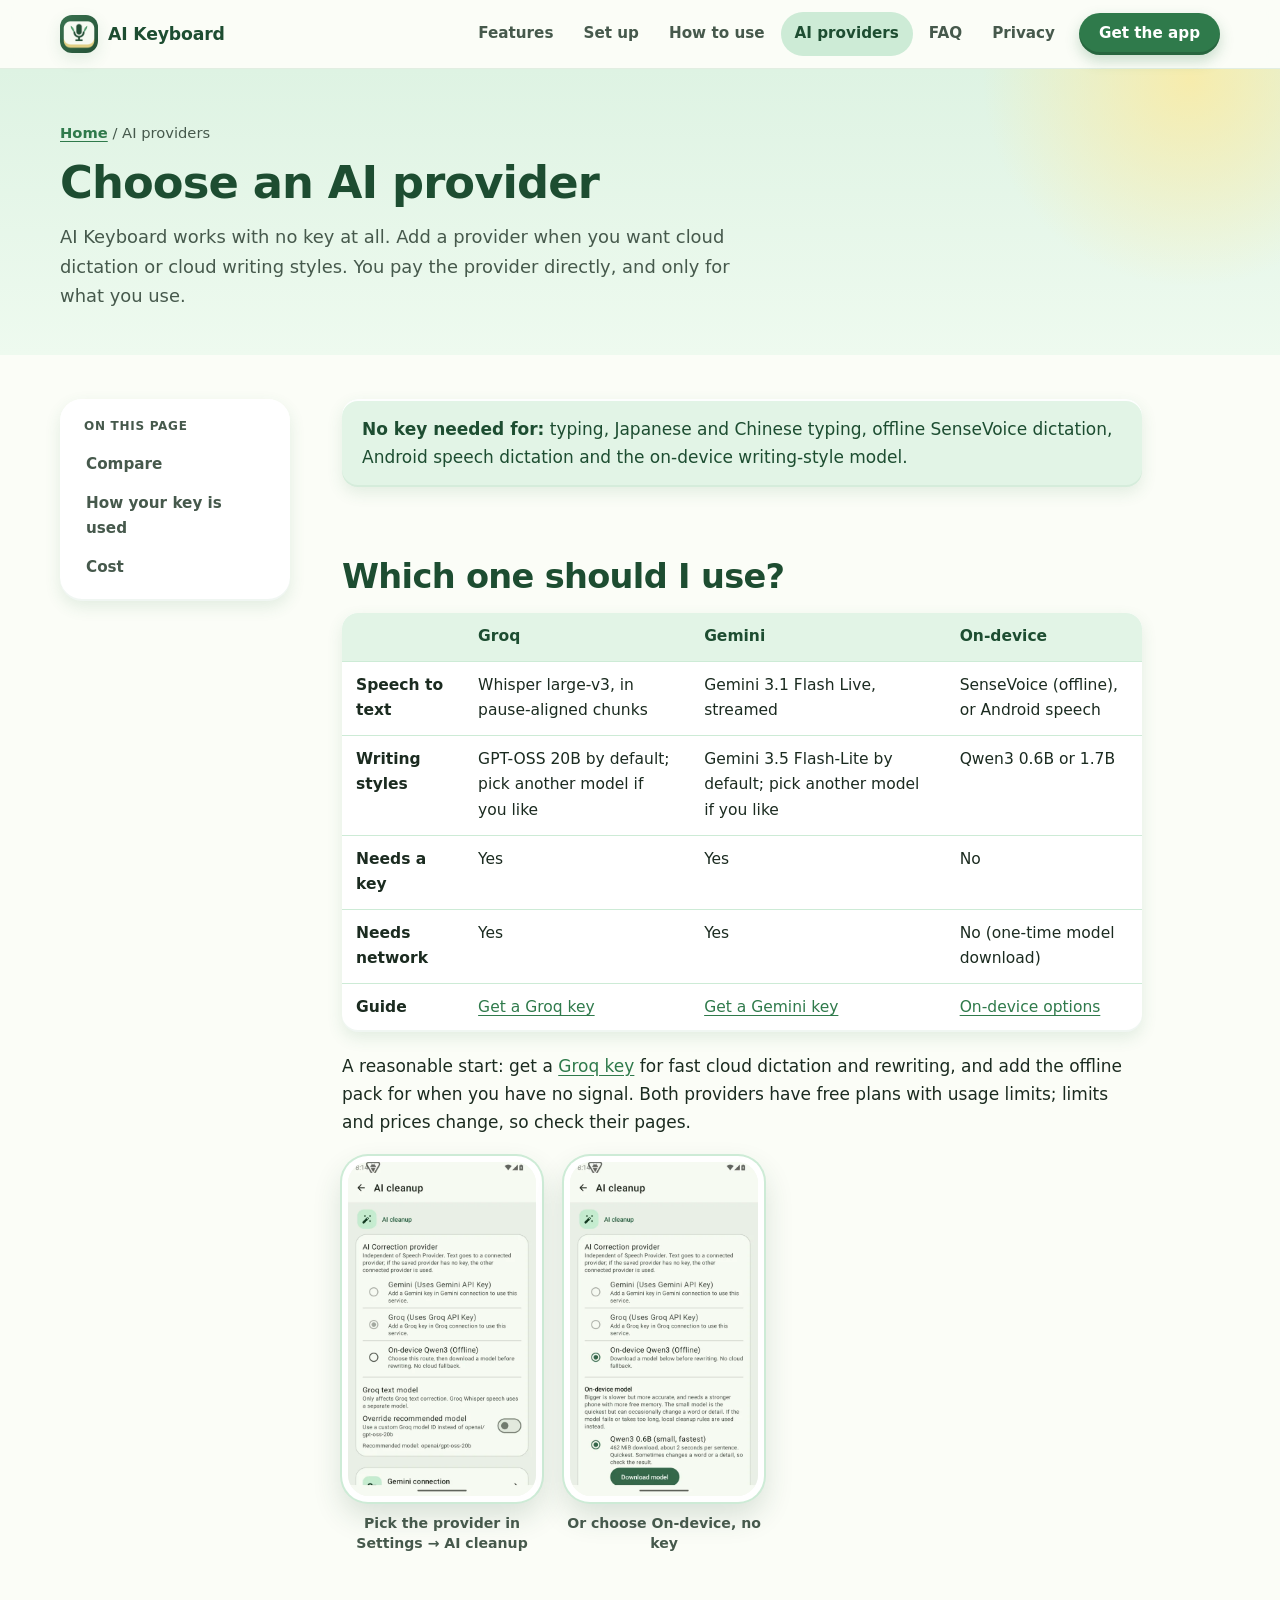
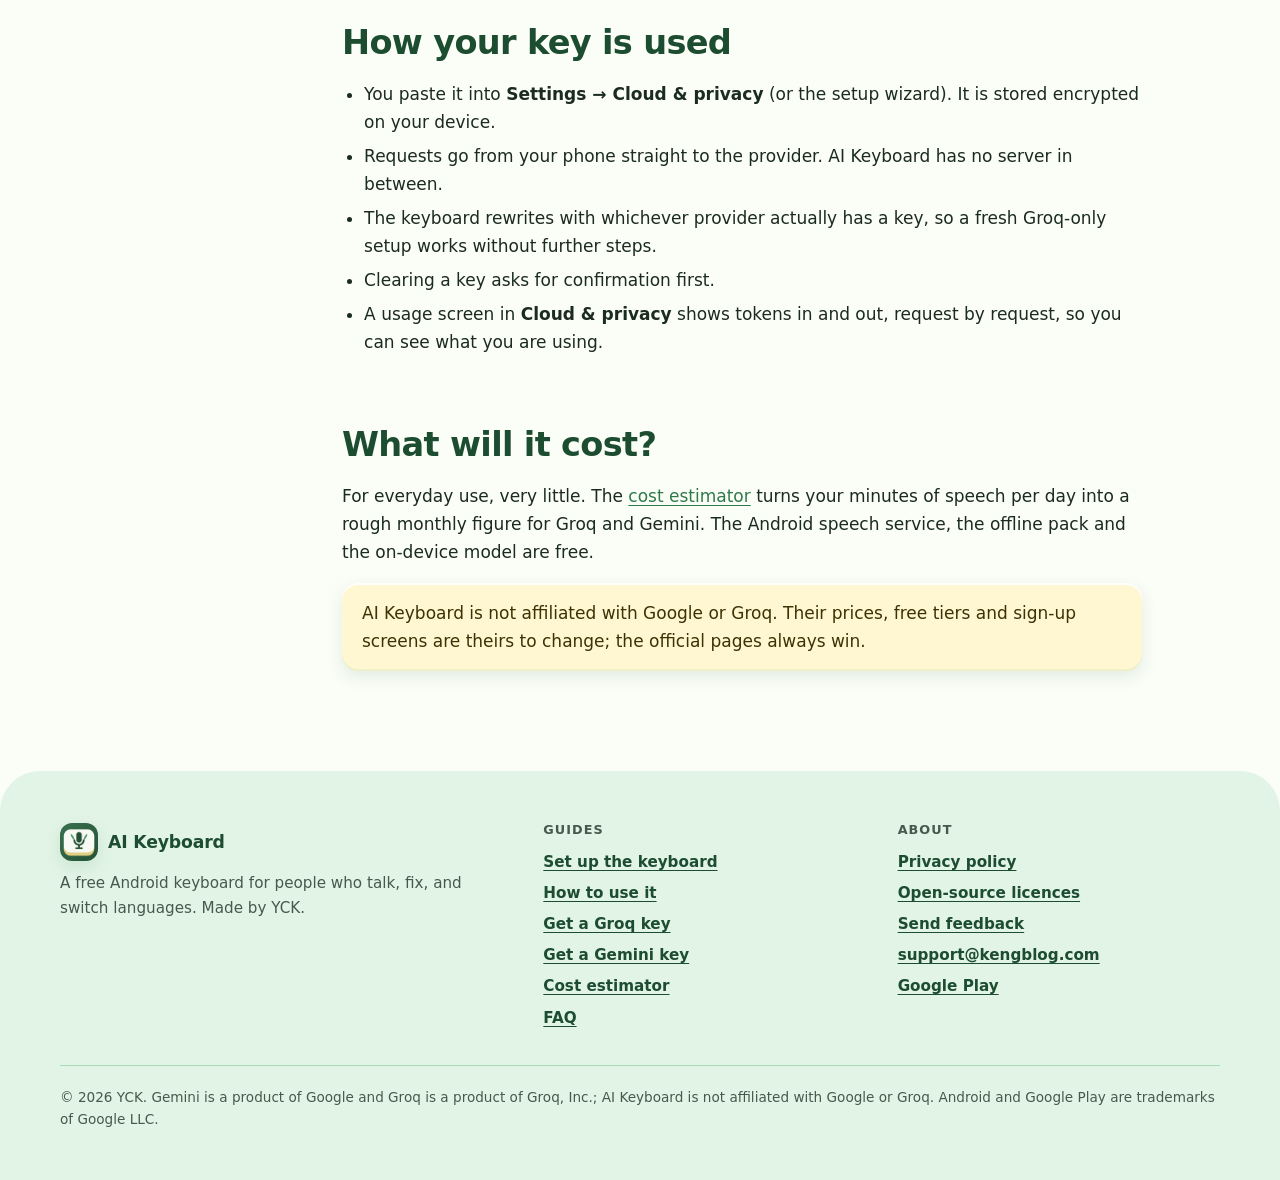
==== commit 6b016d46: "Add real app screenshots to guides, update Play and migration notes" ====
--- a/api-keys.html
+++ b/api-keys.html
@@ -58,6 +58,7 @@
 </tbody></table></div>
 <p>A reasonable start: get a <a href="groq-api-key.html">Groq key</a> for fast cloud dictation and rewriting, and add the offline pack for when you have no signal. Both providers have free plans with usage limits; limits and prices change, so check their pages.</p>
 
+<div class="shot-row"><figure class="phone"><div class="phone-frame"><img src="assets/img/screens/ai-cleanup-groq.webp" width="540" height="960" alt="AI cleanup settings: Gemini, Groq and On-device provider choices with Groq selected" loading="lazy" decoding="async"></div><figcaption>Pick the provider in Settings → AI cleanup</figcaption></figure><figure class="phone"><div class="phone-frame"><img src="assets/img/screens/ai-cleanup-local.webp" width="540" height="960" alt="AI cleanup with On-device Qwen3 selected, no key needed" loading="lazy" decoding="async"></div><figcaption>Or choose On-device, no key</figcaption></figure></div>
 <h2 id="how">How your key is used</h2>
 <ul>
   <li>You paste it into <strong>Settings → Cloud &amp; privacy</strong> (or the setup wizard). It is stored encrypted on your device.</li>
--- a/assets/css/site.css
+++ b/assets/css/site.css
@@ -338,3 +338,11 @@
   .btn, .why .card, a.card, .strip .phone, .features .feature .phone-frame, .arrow { transition: none; }
   .btn:hover, .why .card:hover, a.card:hover, .strip .phone:hover, .features .feature:hover .phone-frame, .arrow:hover { transform: none; }
 }
+
+/* real app screenshots inside guides */
+.shot-row { display: flex; flex-wrap: wrap; gap: 22px; margin: 20px 0 30px; }
+.shot-row .phone { width: 200px; }
+.shot-row .phone-frame { border-radius: 26px; padding: 6px; box-shadow: 0 0 0 2px var(--mint-200), 0 14px 30px rgba(29, 77, 49, 0.16); }
+.shot-row .phone-frame img { border-radius: 21px; object-position: top; }
+.shot-row figcaption { font-size: 0.88rem; line-height: 1.4; }
+@media (max-width: 860px) { .shot-row { justify-content: center; } .shot-row .phone { width: min(44%, 200px); } }
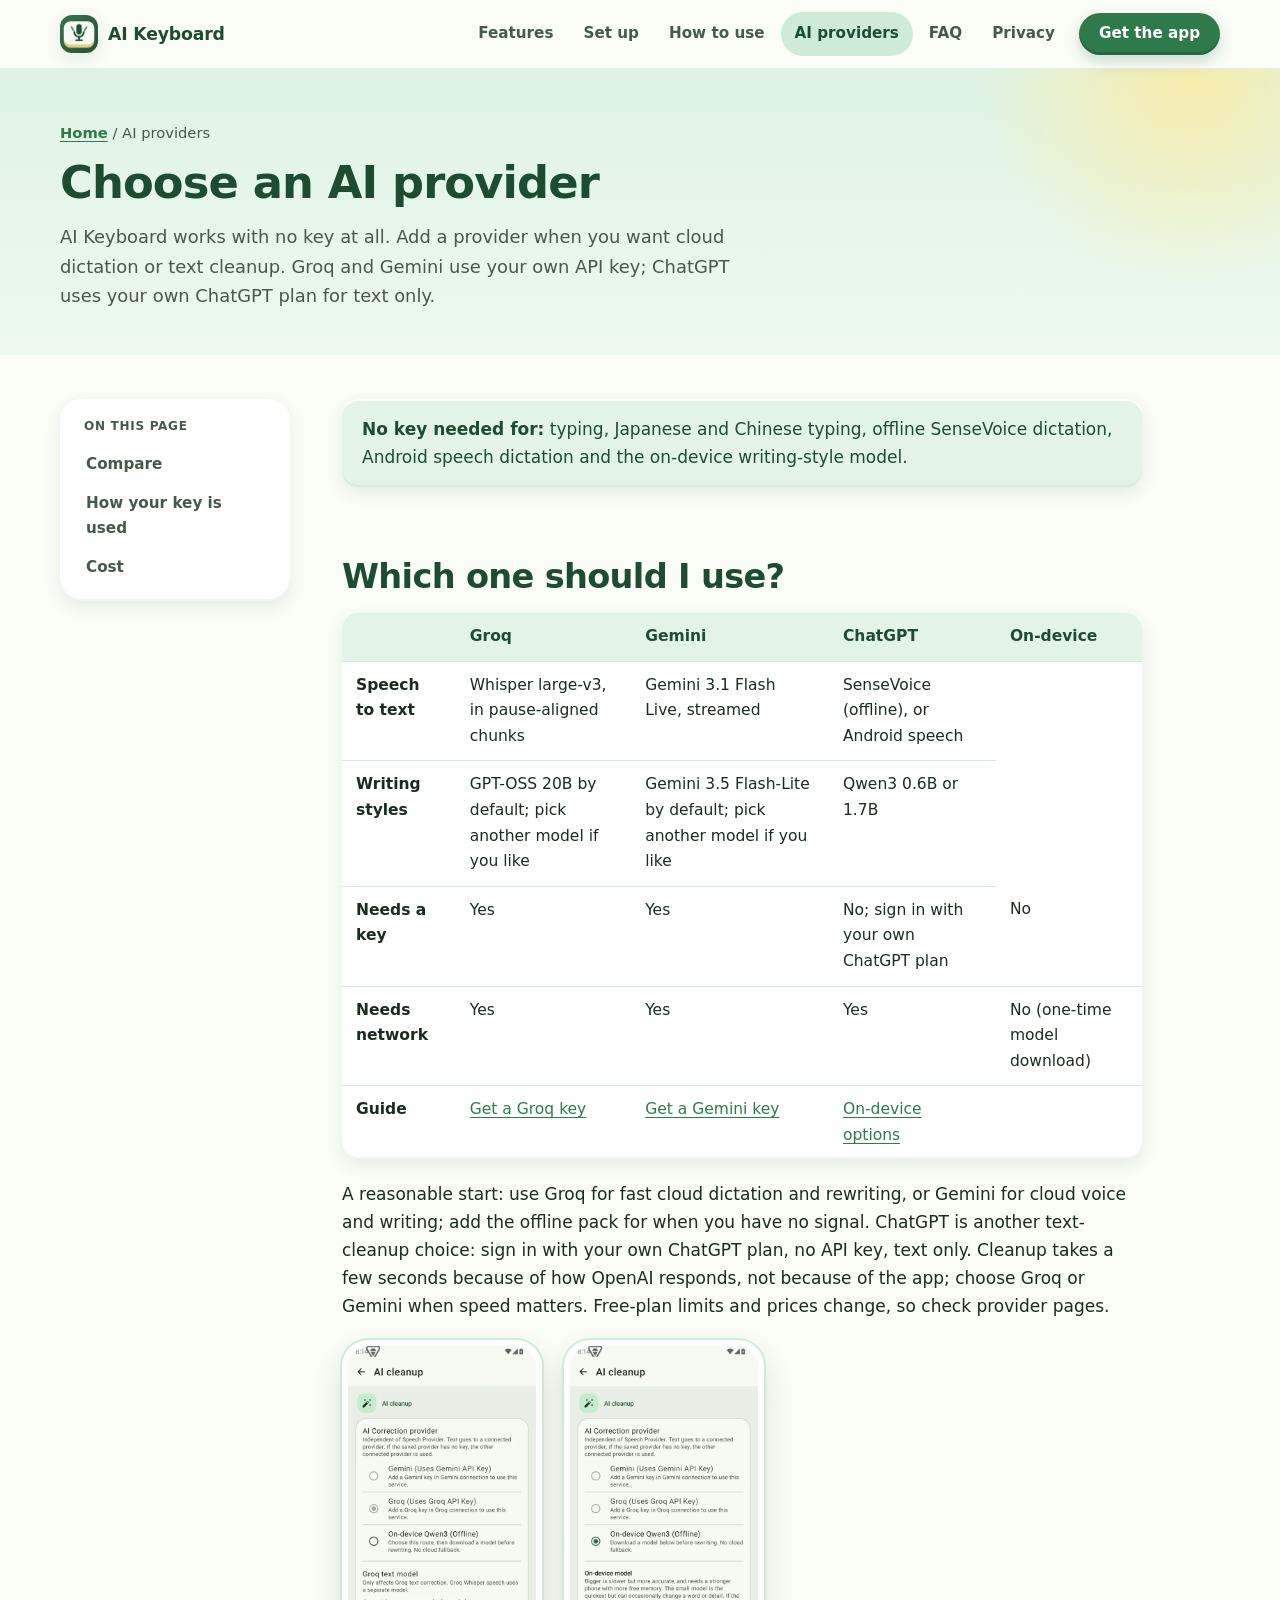
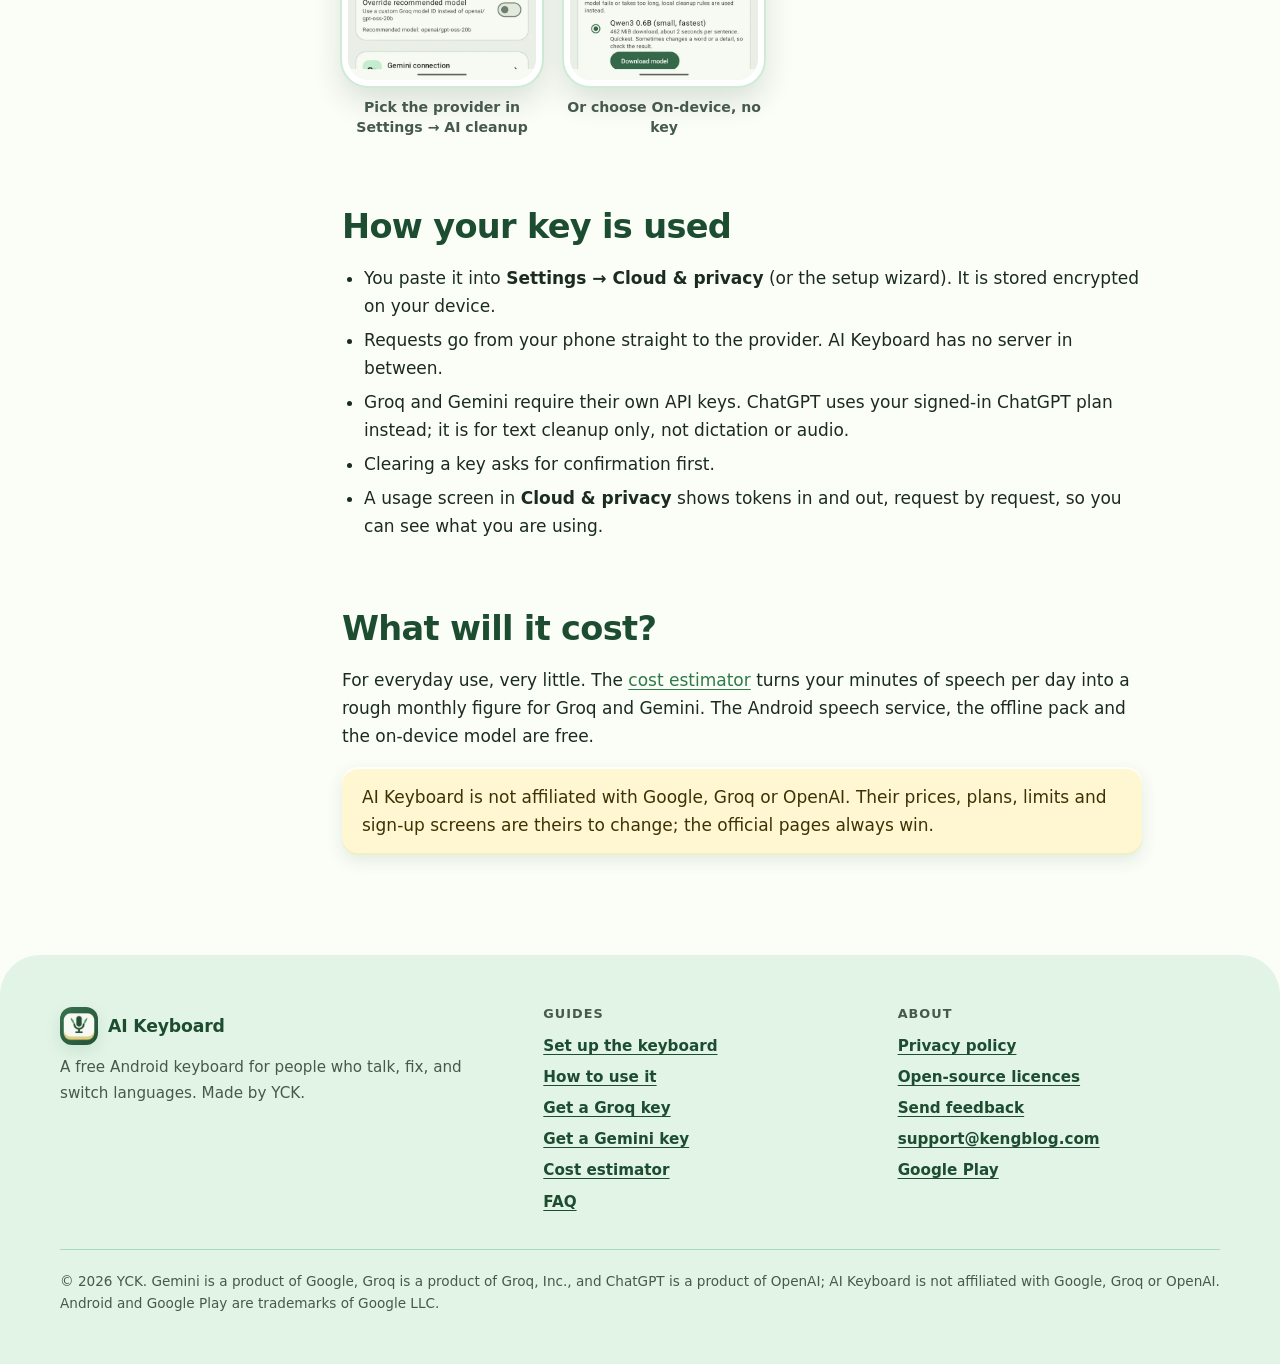
==== commit 66e5b66b: "Document ChatGPT cleanup provider on FAQ and provider pages" ====
--- a/api-keys.html
+++ b/api-keys.html
@@ -39,7 +39,7 @@
   </div>
 </header>
 <main id="main">
-<div class="page-head"><div class="container"><p class="crumbs"><a href="index.html">Home</a> / AI providers</p><h1>Choose an AI provider</h1><p>AI Keyboard works with no key at all. Add a provider when you want cloud dictation or cloud writing styles. You pay the provider directly, and only for what you use.</p></div></div>
+<div class="page-head"><div class="container"><p class="crumbs"><a href="index.html">Home</a> / AI providers</p><h1>Choose an AI provider</h1><p>AI Keyboard works with no key at all. Add a provider when you want cloud dictation or text cleanup. Groq and Gemini use your own API key; ChatGPT uses your own ChatGPT plan for text only.</p></div></div>
 <div class="page"><div class="container"><div class="layout">
 <nav class="toc" aria-label="On this page"><strong>On this page</strong><ol><li><a href="#compare">Compare</a></li><li><a href="#how">How your key is used</a></li><li><a href="#cost">Cost</a></li></ol></nav>
 <article>
@@ -48,29 +48,29 @@
 
 <h2 id="compare">Which one should I use?</h2>
 <div class="table-wrap"><table>
-<thead><tr><th></th><th>Groq</th><th>Gemini</th><th>On-device</th></tr></thead>
+<thead><tr><th></th><th>Groq</th><th>Gemini</th><th>ChatGPT</th><th>On-device</th></tr></thead>
 <tbody>
 <tr><td><strong>Speech to text</strong></td><td>Whisper large-v3, in pause-aligned chunks</td><td>Gemini 3.1 Flash Live, streamed</td><td>SenseVoice (offline), or Android speech</td></tr>
 <tr><td><strong>Writing styles</strong></td><td>GPT-OSS 20B by default; pick another model if you like</td><td>Gemini 3.5 Flash-Lite by default; pick another model if you like</td><td>Qwen3 0.6B or 1.7B</td></tr>
-<tr><td><strong>Needs a key</strong></td><td>Yes</td><td>Yes</td><td>No</td></tr>
-<tr><td><strong>Needs network</strong></td><td>Yes</td><td>Yes</td><td>No (one-time model download)</td></tr>
+<tr><td><strong>Needs a key</strong></td><td>Yes</td><td>Yes</td><td>No; sign in with your own ChatGPT plan</td><td>No</td></tr>
+<tr><td><strong>Needs network</strong></td><td>Yes</td><td>Yes</td><td>Yes</td><td>No (one-time model download)</td></tr>
 <tr><td><strong>Guide</strong></td><td><a href="groq-api-key.html">Get a Groq key</a></td><td><a href="gemini-api-key.html">Get a Gemini key</a></td><td><a href="usage.html#cloud-or-local">On-device options</a></td></tr>
 </tbody></table></div>
-<p>A reasonable start: get a <a href="groq-api-key.html">Groq key</a> for fast cloud dictation and rewriting, and add the offline pack for when you have no signal. Both providers have free plans with usage limits; limits and prices change, so check their pages.</p>
+<p>A reasonable start: use Groq for fast cloud dictation and rewriting, or Gemini for cloud voice and writing; add the offline pack for when you have no signal. ChatGPT is another text-cleanup choice: sign in with your own ChatGPT plan, no API key, text only. Cleanup takes a few seconds because of how OpenAI responds, not because of the app; choose Groq or Gemini when speed matters. Free-plan limits and prices change, so check provider pages.</p>
 
 <div class="shot-row"><figure class="phone"><div class="phone-frame"><img src="assets/img/screens/ai-cleanup-groq.webp" width="540" height="960" alt="AI cleanup settings: Gemini, Groq and On-device provider choices with Groq selected" loading="lazy" decoding="async"></div><figcaption>Pick the provider in Settings → AI cleanup</figcaption></figure><figure class="phone"><div class="phone-frame"><img src="assets/img/screens/ai-cleanup-local.webp" width="540" height="960" alt="AI cleanup with On-device Qwen3 selected, no key needed" loading="lazy" decoding="async"></div><figcaption>Or choose On-device, no key</figcaption></figure></div>
 <h2 id="how">How your key is used</h2>
 <ul>
   <li>You paste it into <strong>Settings → Cloud &amp; privacy</strong> (or the setup wizard). It is stored encrypted on your device.</li>
   <li>Requests go from your phone straight to the provider. AI Keyboard has no server in between.</li>
-  <li>The keyboard rewrites with whichever provider actually has a key, so a fresh Groq-only setup works without further steps.</li>
+  <li>Groq and Gemini require their own API keys. ChatGPT uses your signed-in ChatGPT plan instead; it is for text cleanup only, not dictation or audio.</li>
   <li>Clearing a key asks for confirmation first.</li>
   <li>A usage screen in <strong>Cloud &amp; privacy</strong> shows tokens in and out, request by request, so you can see what you are using.</li>
 </ul>
 
 <h2 id="cost">What will it cost?</h2>
 <p>For everyday use, very little. The <a href="gemini-cost-estimator.html">cost estimator</a> turns your minutes of speech per day into a rough monthly figure for Groq and Gemini. The Android speech service, the offline pack and the on-device model are free.</p>
-<div class="callout"><p>AI Keyboard is not affiliated with Google or Groq. Their prices, free tiers and sign-up screens are theirs to change; the official pages always win.</p></div>
+<div class="callout"><p>AI Keyboard is not affiliated with Google, Groq or OpenAI. Their prices, plans, limits and sign-up screens are theirs to change; the official pages always win.</p></div>
 
 </article>
 </div></div></div>
@@ -104,7 +104,7 @@
         </ul>
       </div>
     </div>
-    <p class="fine">&copy; 2026 YCK. Gemini is a product of Google and Groq is a product of Groq, Inc.; AI Keyboard is not affiliated with Google or Groq. Android and Google Play are trademarks of Google LLC.</p>
+    <p class="fine">&copy; 2026 YCK. Gemini is a product of Google, Groq is a product of Groq, Inc., and ChatGPT is a product of OpenAI; AI Keyboard is not affiliated with Google, Groq or OpenAI. Android and Google Play are trademarks of Google LLC.</p>
   </div>
 </footer>
 <script src="assets/js/site.js" defer></script>
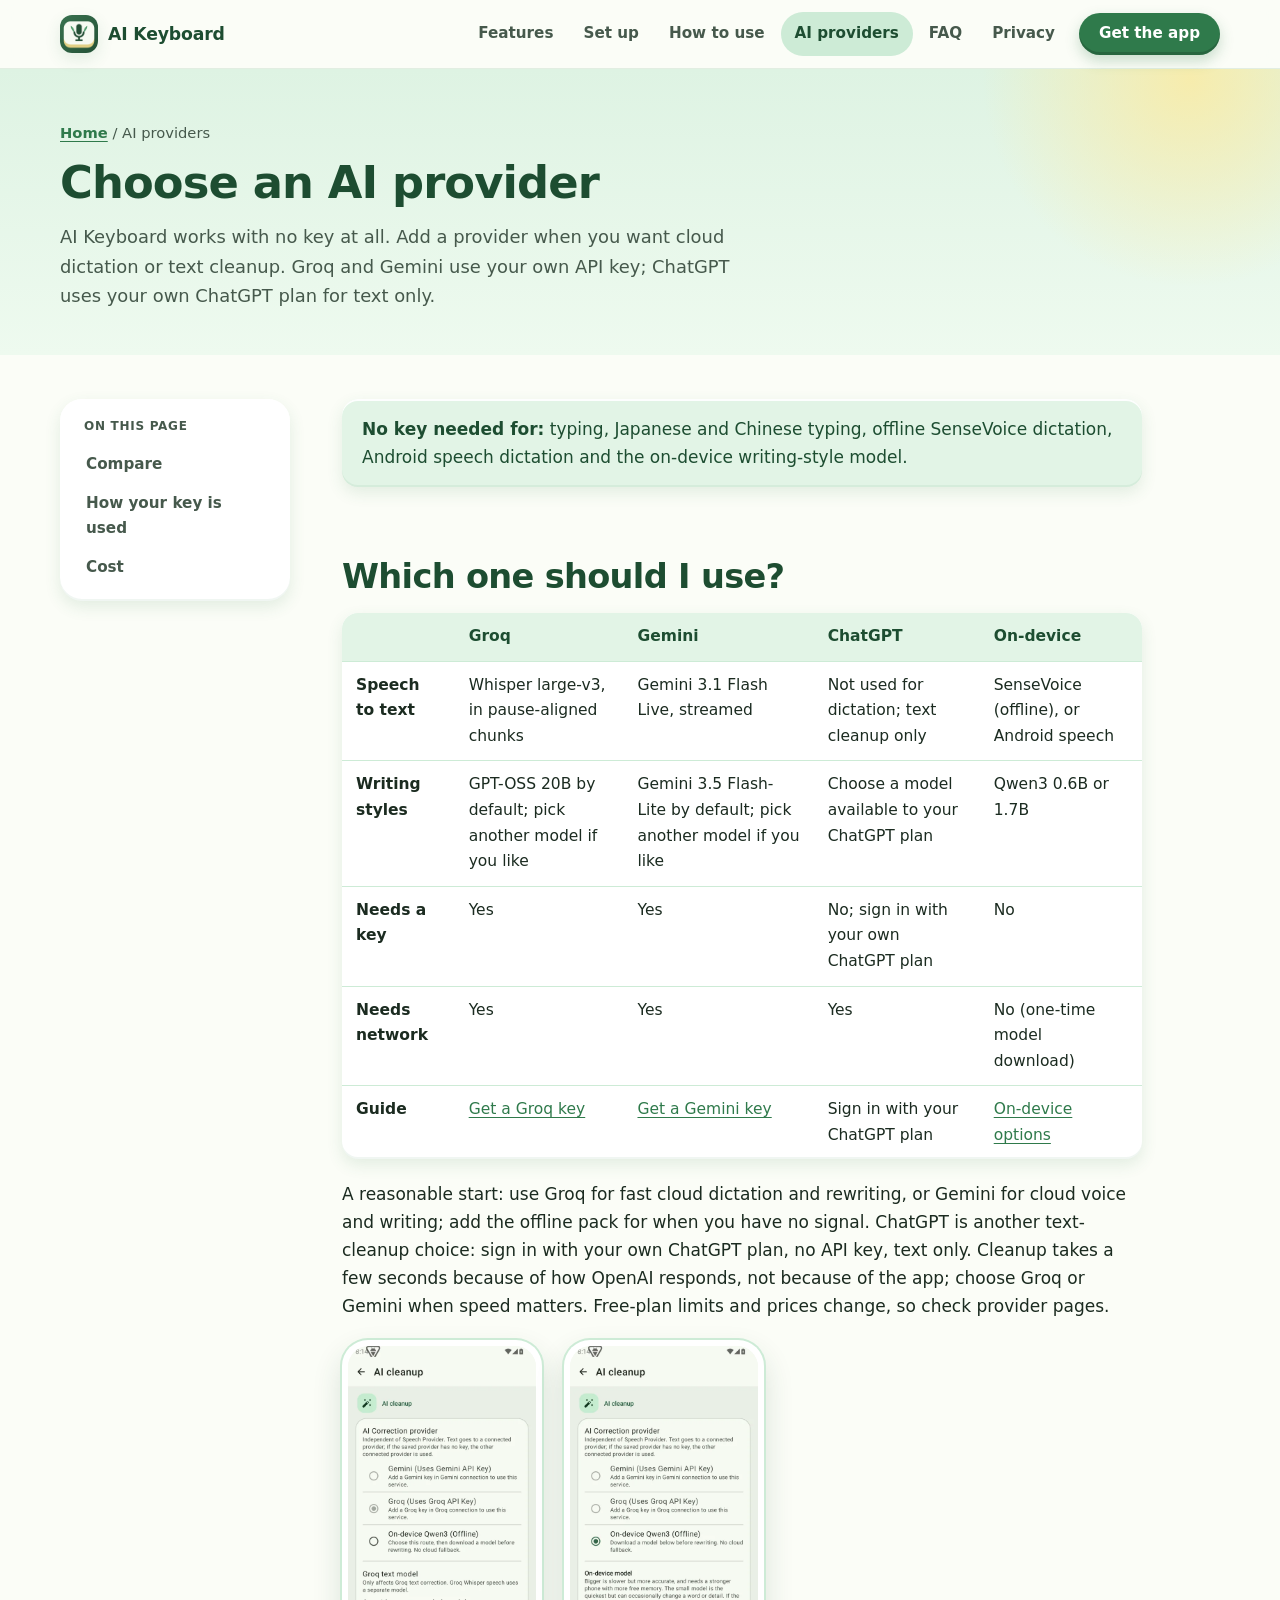
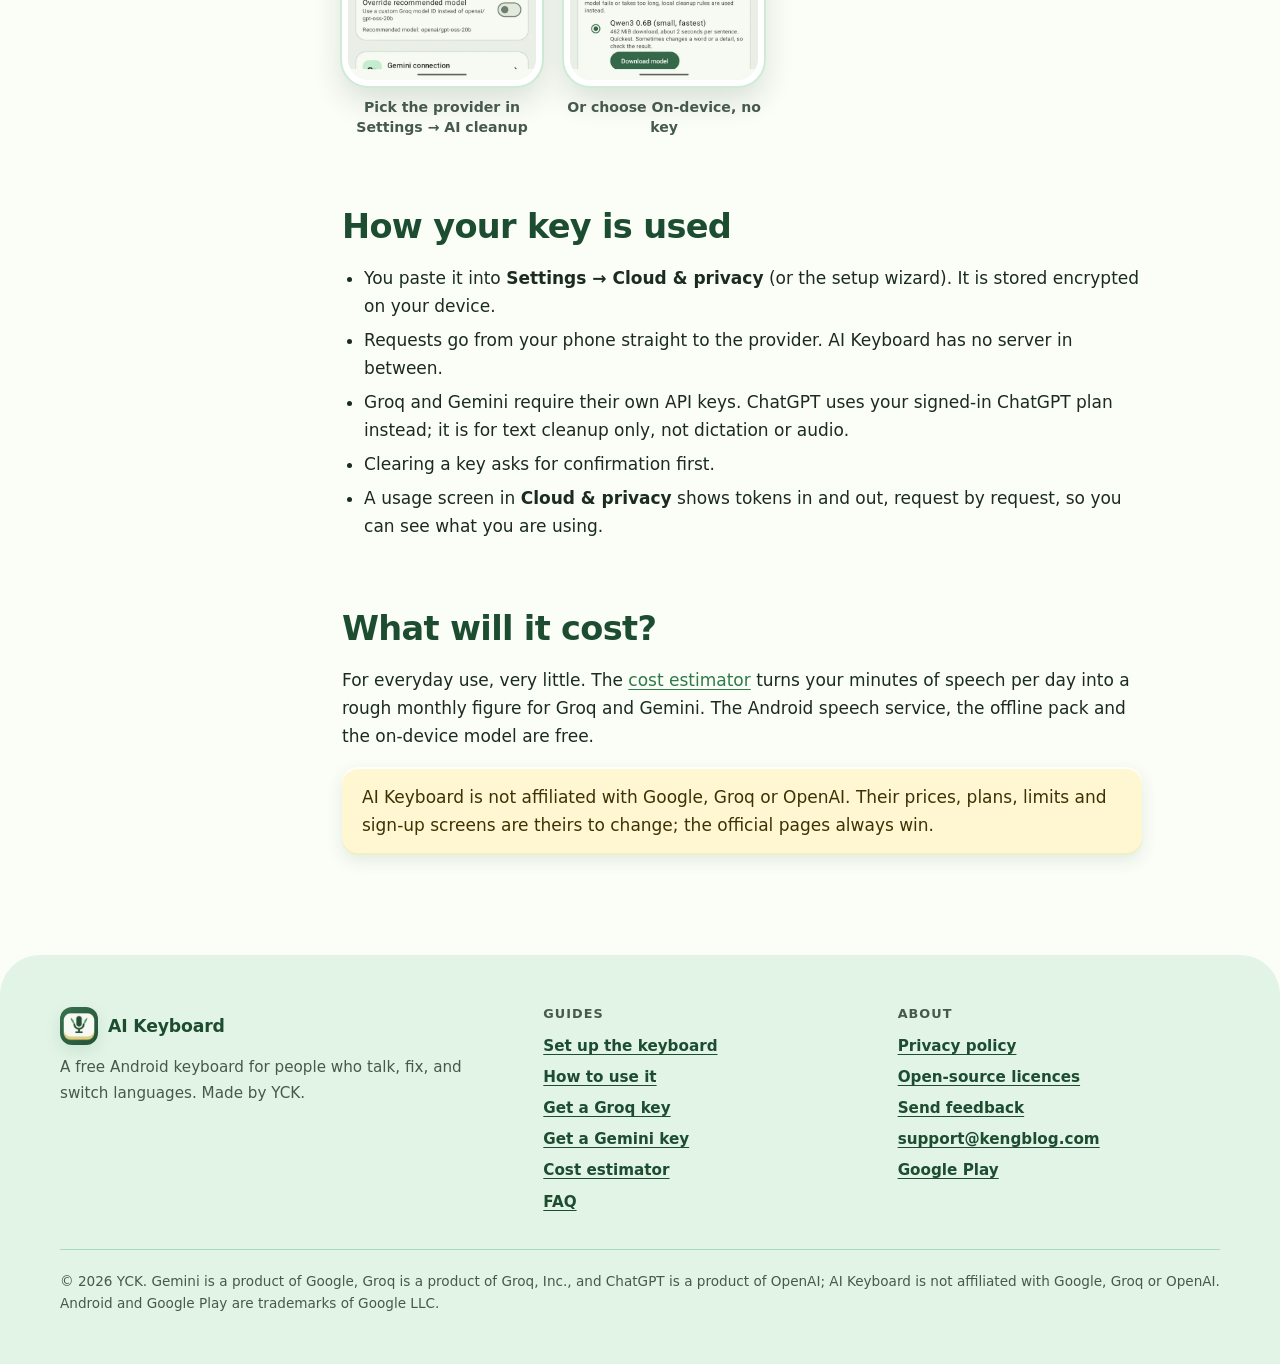
==== commit 7f874deb: "Fix provider comparison table ChatGPT cells" ====
--- a/api-keys.html
+++ b/api-keys.html
@@ -50,11 +50,11 @@
 <div class="table-wrap"><table>
 <thead><tr><th></th><th>Groq</th><th>Gemini</th><th>ChatGPT</th><th>On-device</th></tr></thead>
 <tbody>
-<tr><td><strong>Speech to text</strong></td><td>Whisper large-v3, in pause-aligned chunks</td><td>Gemini 3.1 Flash Live, streamed</td><td>SenseVoice (offline), or Android speech</td></tr>
-<tr><td><strong>Writing styles</strong></td><td>GPT-OSS 20B by default; pick another model if you like</td><td>Gemini 3.5 Flash-Lite by default; pick another model if you like</td><td>Qwen3 0.6B or 1.7B</td></tr>
+<tr><td><strong>Speech to text</strong></td><td>Whisper large-v3, in pause-aligned chunks</td><td>Gemini 3.1 Flash Live, streamed</td><td>Not used for dictation; text cleanup only</td><td>SenseVoice (offline), or Android speech</td></tr>
+<tr><td><strong>Writing styles</strong></td><td>GPT-OSS 20B by default; pick another model if you like</td><td>Gemini 3.5 Flash-Lite by default; pick another model if you like</td><td>Choose a model available to your ChatGPT plan</td><td>Qwen3 0.6B or 1.7B</td></tr>
 <tr><td><strong>Needs a key</strong></td><td>Yes</td><td>Yes</td><td>No; sign in with your own ChatGPT plan</td><td>No</td></tr>
 <tr><td><strong>Needs network</strong></td><td>Yes</td><td>Yes</td><td>Yes</td><td>No (one-time model download)</td></tr>
-<tr><td><strong>Guide</strong></td><td><a href="groq-api-key.html">Get a Groq key</a></td><td><a href="gemini-api-key.html">Get a Gemini key</a></td><td><a href="usage.html#cloud-or-local">On-device options</a></td></tr>
+<tr><td><strong>Guide</strong></td><td><a href="groq-api-key.html">Get a Groq key</a></td><td><a href="gemini-api-key.html">Get a Gemini key</a></td><td>Sign in with your ChatGPT plan</td><td><a href="usage.html#cloud-or-local">On-device options</a></td></tr>
 </tbody></table></div>
 <p>A reasonable start: use Groq for fast cloud dictation and rewriting, or Gemini for cloud voice and writing; add the offline pack for when you have no signal. ChatGPT is another text-cleanup choice: sign in with your own ChatGPT plan, no API key, text only. Cleanup takes a few seconds because of how OpenAI responds, not because of the app; choose Groq or Gemini when speed matters. Free-plan limits and prices change, so check provider pages.</p>
 
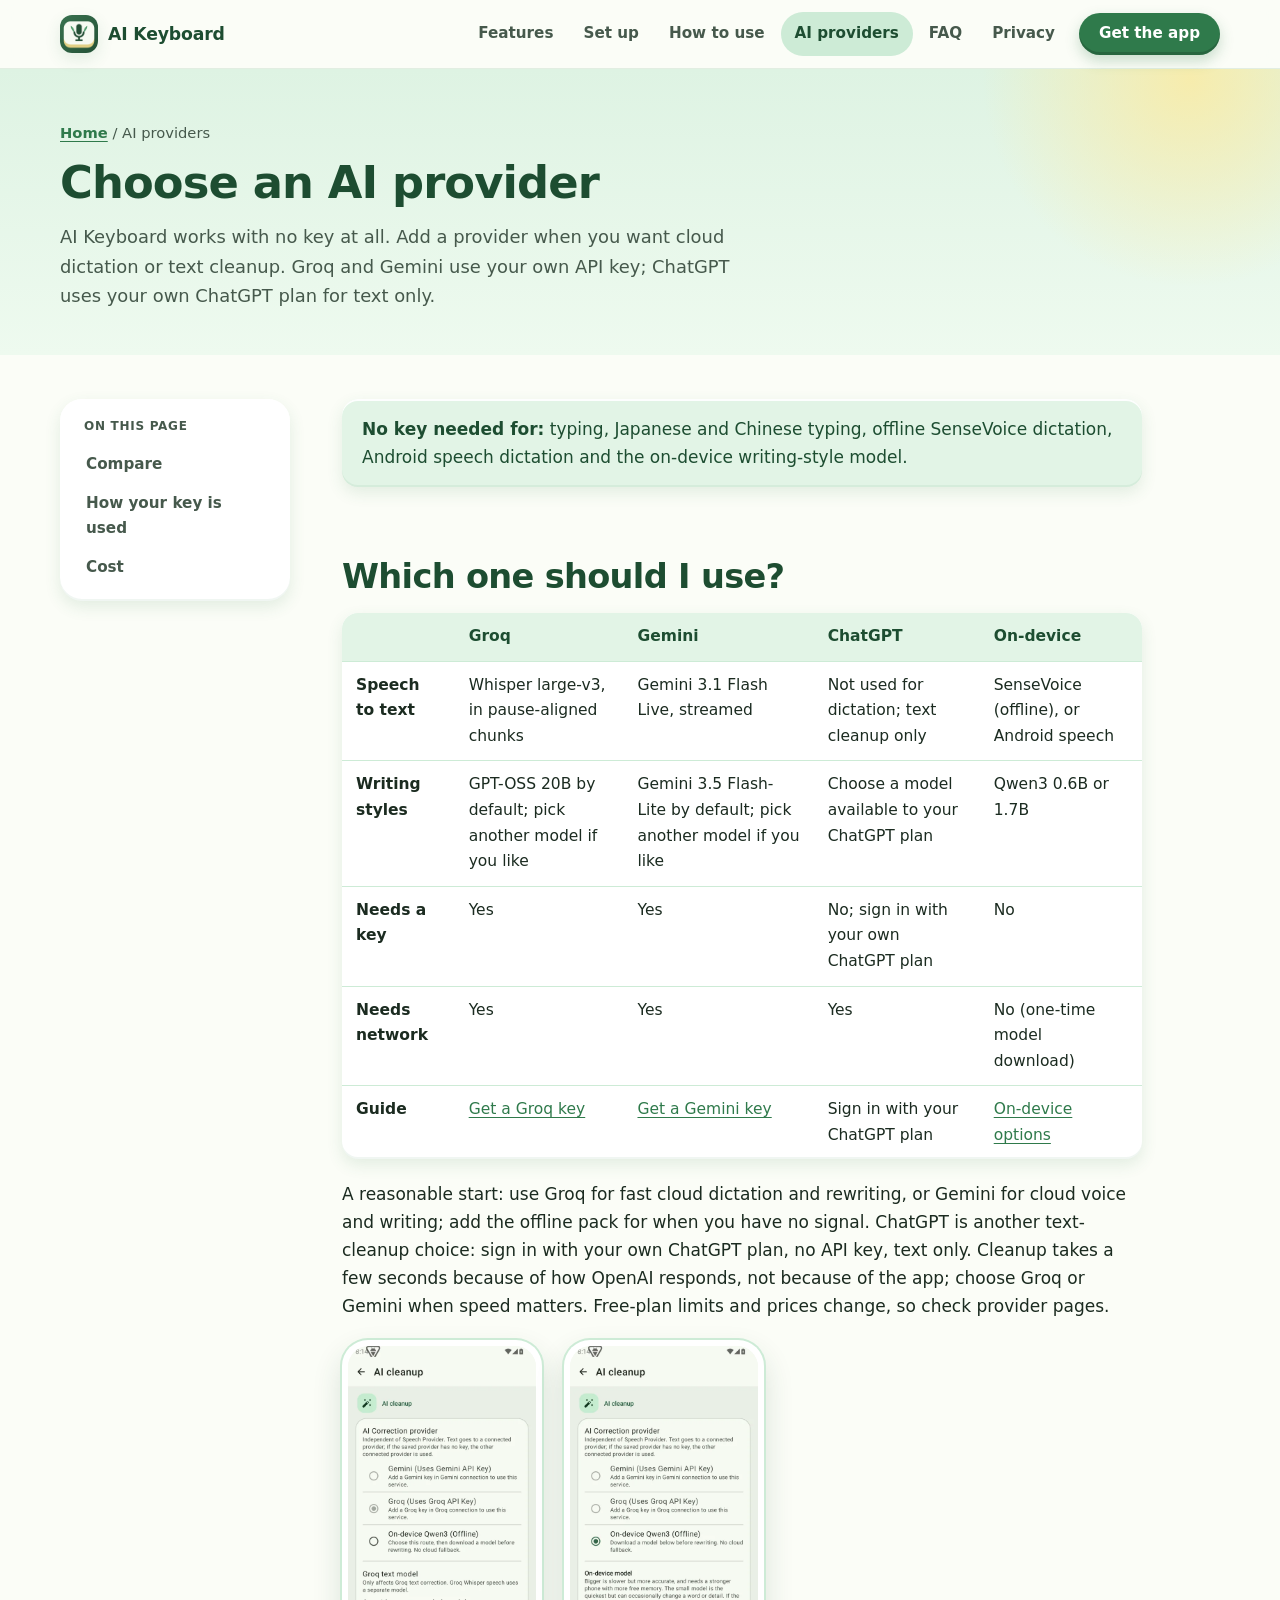
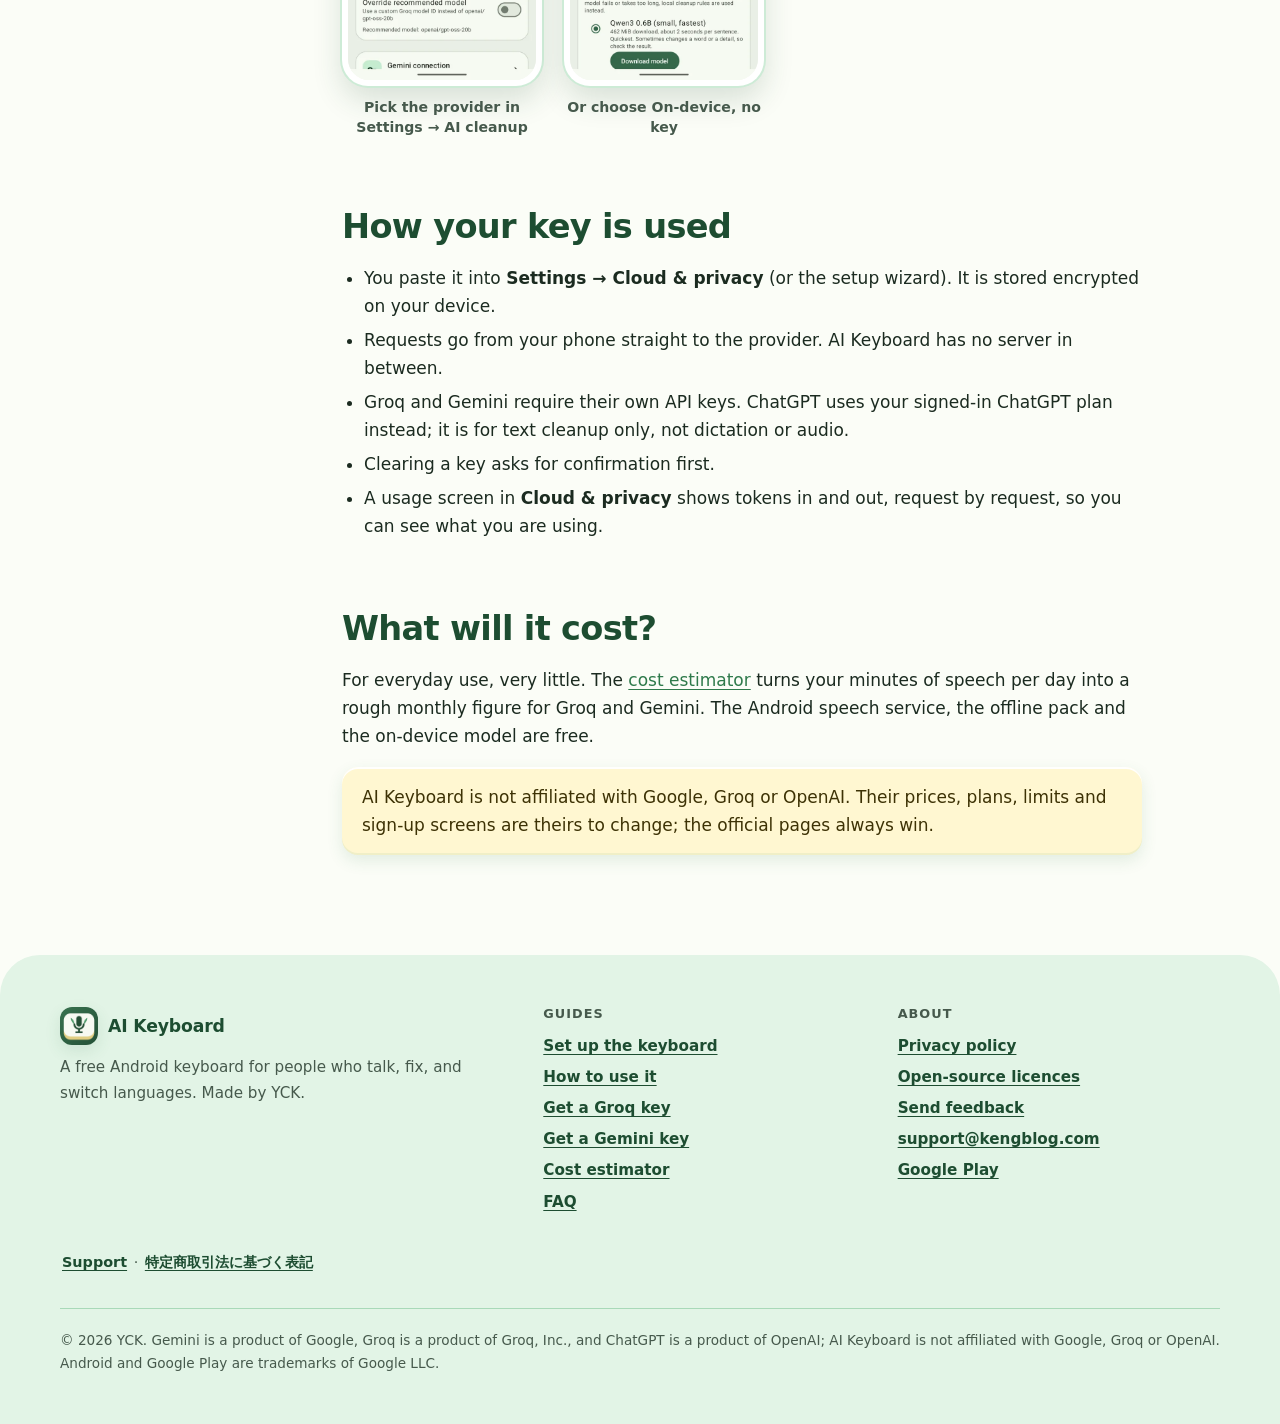
==== commit 65f46ccc: "Add optional Ko-fi support block and footer links" ====
--- a/api-keys.html
+++ b/api-keys.html
@@ -104,6 +104,7 @@
         </ul>
       </div>
     </div>
+    <p class="fine-links"><a href="https://ko-fi.com/kengblog" target="_blank" rel="noopener">Support</a> <span aria-hidden="true">·</span> <a href="https://kengblog.com/tokushoho" target="_blank" rel="noopener" lang="ja">特定商取引法に基づく表記</a></p>
     <p class="fine">&copy; 2026 YCK. Gemini is a product of Google, Groq is a product of Groq, Inc., and ChatGPT is a product of OpenAI; AI Keyboard is not affiliated with Google, Groq or OpenAI. Android and Google Play are trademarks of Google LLC.</p>
   </div>
 </footer>
--- a/assets/css/site.css
+++ b/assets/css/site.css
@@ -323,6 +323,8 @@
 .site-footer ul { list-style: none; padding: 0; margin: 0; }
 .site-footer li { margin-bottom: 6px; }
 .site-footer .fine { margin-top: 28px; padding-top: 20px; border-top: 1px solid var(--mint-300); font-size: 0.85rem; }
+.site-footer .fine-links { margin-top: 24px; font-size: 0.9rem; }
+.site-footer .fine-links a { display: inline-block; padding: 6px 2px; }
 .site-footer .brand { margin-bottom: 10px; }
 @media (max-width: 760px) { .site-footer .cols { grid-template-columns: 1fr; gap: 22px; } }
 
@@ -346,3 +348,8 @@
 .shot-row .phone-frame img { border-radius: 21px; object-position: top; }
 .shot-row figcaption { font-size: 0.88rem; line-height: 1.4; }
 @media (max-width: 860px) { .shot-row { justify-content: center; } .shot-row .phone { width: min(44%, 200px); } }
+
+/* ---------- optional support note ---------- */
+.support-note { max-width: 640px; margin: 0 auto; text-align: center; background: var(--mint-100); border-radius: 28px; padding: 28px 24px; }
+.support-note h2 { font-size: 1.25rem; margin-bottom: 6px; }
+.support-note p { color: var(--ink-soft); margin: 0 0 16px; }
